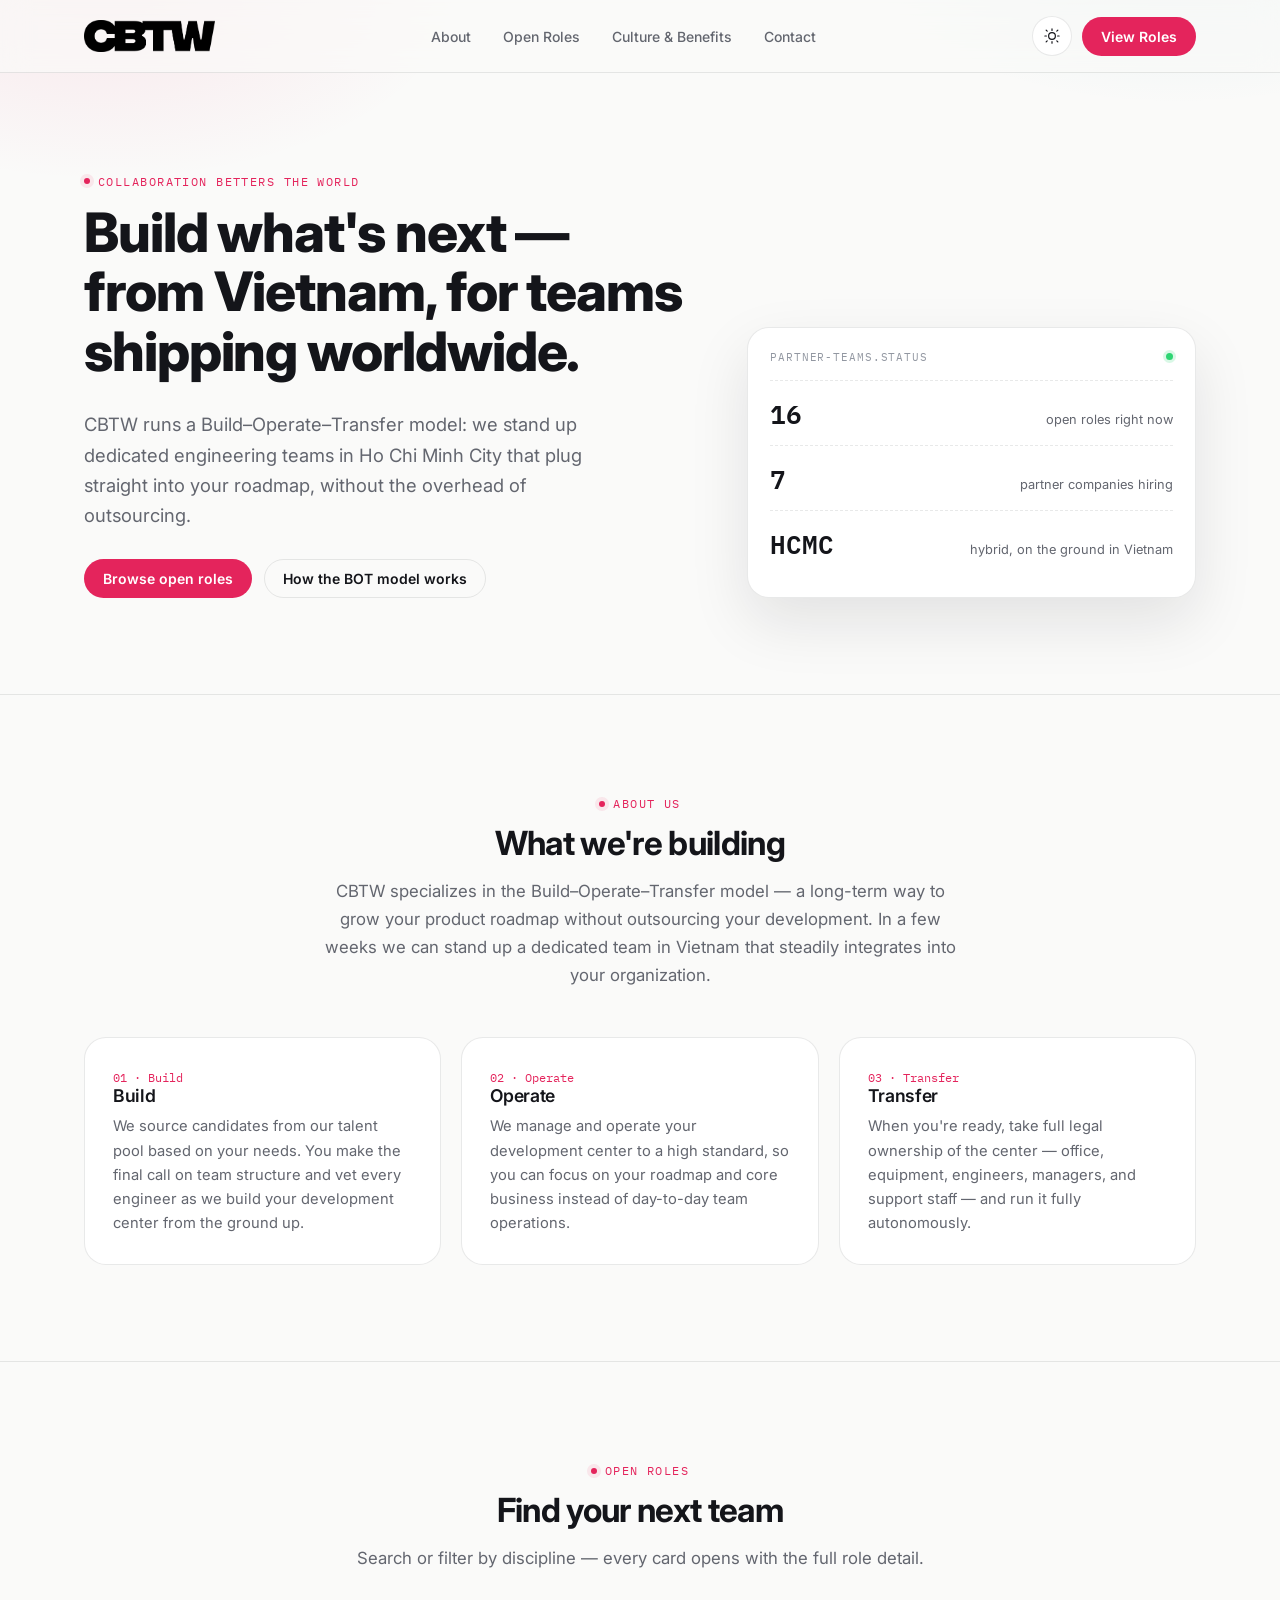
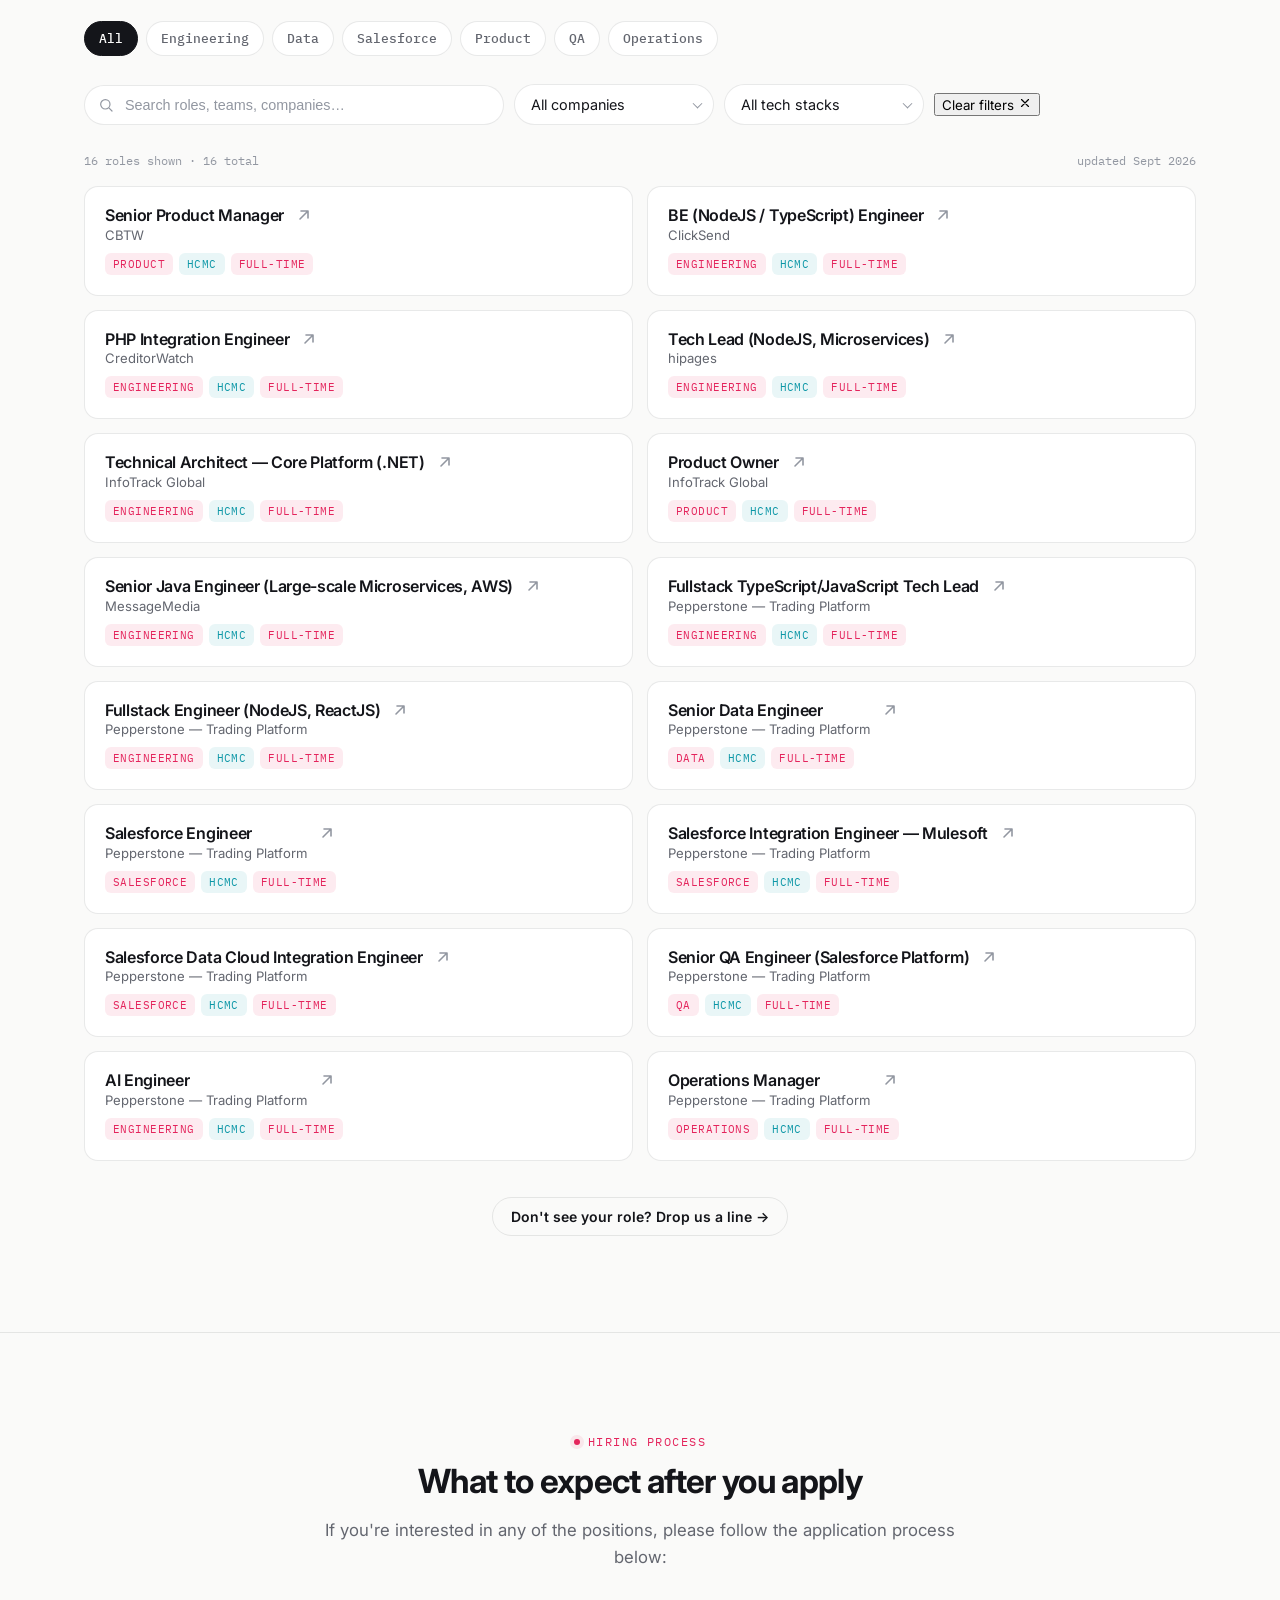
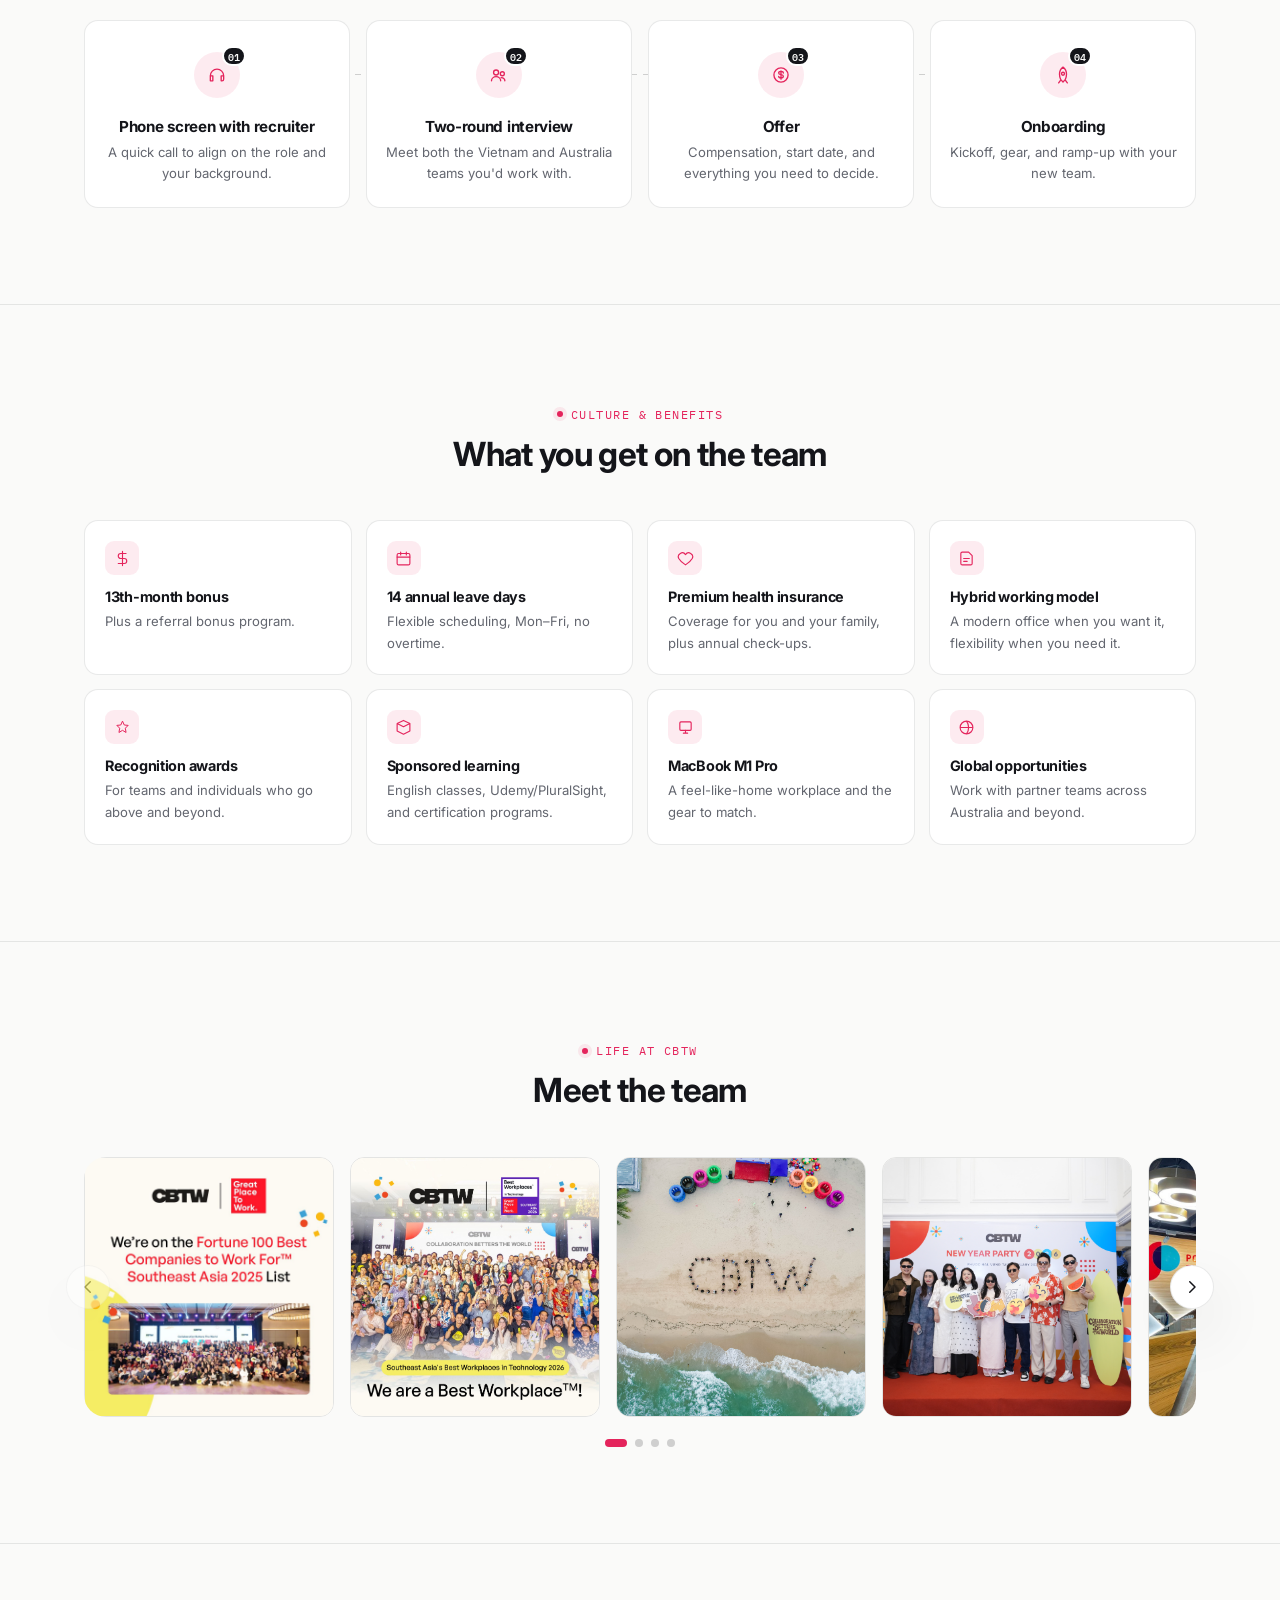
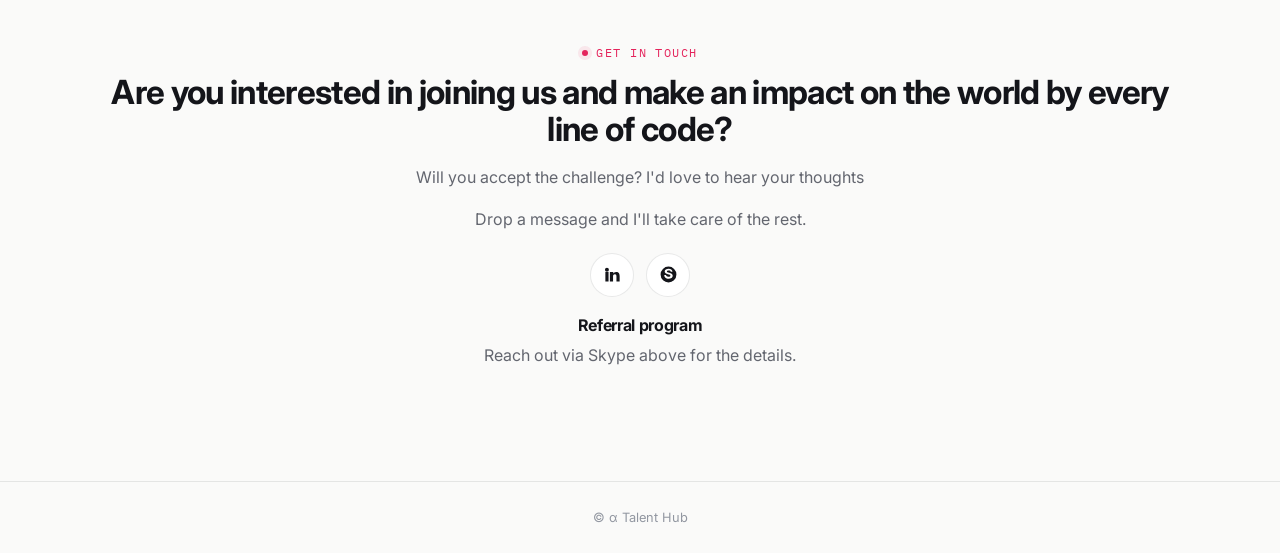
==== index.html @ 9a39ab53 "Add clear filters button to index.html Added a button to clear filters, hidden by default." ====
<!DOCTYPE html>
<html lang="en">
<head>
  <meta charset="UTF-8">
  <meta name="viewport" content="width=device-width, initial-scale=1.0">
  <title>CBTW Careers — Build what's next</title>
  <meta name="robots" content="noindex">
  <meta property="og:image" content="images/thumbnail.png" />
  <link rel="icon" href="images/cbtw-logo-white.png">
  <link rel="stylesheet" href="style.css">
  <!-- Set the theme before first paint to avoid a flash of the wrong theme -->
  <script>
    (function(){
      var m = window.matchMedia('(prefers-color-scheme: dark)').matches;
      document.documentElement.setAttribute('data-theme', m ? 'dark' : 'light');
    })();
  </script>
</head>
<body>

  <header>
    <div class="wrap">
      <a class="logo" href="#">
        <img src="images/cbtw-logo-white.png" alt="CBTW logo">
      </a>
      <nav class="primary-nav">
        <ul>
          <li><a href="#about">About</a></li>
          <li><a href="#jobs">Open Roles</a></li>
          <li><a href="#culture">Culture &amp; Benefits</a></li>
          <li><a href="#contact">Contact</a></li>
        </ul>
      </nav>
      <div class="header-actions">
        <button class="theme-toggle" id="themeToggle" aria-label="Toggle dark mode">
          <svg class="icon-moon" viewBox="0 0 24 24" fill="none"><path d="M21 12.8A9 9 0 1111.2 3 7 7 0 0021 12.8z" stroke="currentColor" stroke-width="1.6" stroke-linecap="round" stroke-linejoin="round"/></svg>
          <svg class="icon-sun" viewBox="0 0 24 24" fill="none"><circle cx="12" cy="12" r="4.5" stroke="currentColor" stroke-width="1.6"/><path d="M12 2.5v2M12 19.5v2M4.2 4.2l1.4 1.4M18.4 18.4l1.4 1.4M2.5 12h2M19.5 12h2M4.2 19.8l1.4-1.4M18.4 5.6l1.4-1.4" stroke="currentColor" stroke-width="1.6" stroke-linecap="round"/></svg>
        </button>
        <a href="#jobs" class="btn btn-primary">View Roles</a>
      </div>
    </div>
  </header>

  <!-- HERO -->
  <section id="hero">
    <div class="wrap hero-grid">
      <div class="hero-copy">
        <span class="eyebrow">Collaboration Betters The World</span>
        <h1>Build what's next — from Vietnam, for teams shipping worldwide.</h1>
        <p class="lede">CBTW runs a Build–Operate–Transfer model: we stand up dedicated engineering teams in Ho Chi Minh City that plug straight into your roadmap, without the overhead of outsourcing.</p>
        <div class="hero-actions">
          <a href="#jobs" class="btn btn-primary">Browse open roles</a>
          <a href="#about" class="btn btn-ghost">How the BOT model works</a>
        </div>
      </div>
      <div class="status-panel">
        <div class="status-head">
          <span>partner-teams.status</span>
          <span class="status-dot"></span>
        </div>
        <div class="status-row">
          <span class="num" id="statRoles">14</span>
          <span class="label">open roles right now</span>
        </div>
        <div class="status-row">
          <span class="num" id="statCompanies">5</span>
          <span class="label">partner companies hiring</span>
        </div>
        <div class="status-row">
          <span class="num">HCMC</span>
          <span class="label">hybrid, on the ground in Vietnam</span>
        </div>
      </div>
    </div>
  </section>

  <!-- ABOUT / BOT MODEL -->
  <section id="about" class="section">
    <div class="wrap">
      <div class="section-head">
        <span class="eyebrow">About us</span>
        <h2>What we're building</h2>
        <p>CBTW specializes in the Build–Operate–Transfer model — a long-term way to grow your product roadmap without outsourcing your development. In a few weeks we can stand up a dedicated team in Vietnam that steadily integrates into your organization.</p>
      </div>
      <div class="model-grid">
        <div class="model-card">
          <span class="step">01 · Build</span>
          <h3>Build</h3>
          <p>We source candidates from our talent pool based on your needs. You make the final call on team structure and vet every engineer as we build your development center from the ground up.</p>
        </div>
        <div class="model-card">
          <span class="step">02 · Operate</span>
          <h3>Operate</h3>
          <p>We manage and operate your development center to a high standard, so you can focus on your roadmap and core business instead of day-to-day team operations.</p>
        </div>
        <div class="model-card">
          <span class="step">03 · Transfer</span>
          <h3>Transfer</h3>
          <p>When you're ready, take full legal ownership of the center — office, equipment, engineers, managers, and support staff — and run it fully autonomously.</p>
        </div>
      </div>
    </div>
  </section>

  <!-- JOBS -->
  <section id="jobs" class="section">
    <div class="wrap">
      <div class="section-head">
        <span class="eyebrow">Open roles</span>
        <h2>Find your next team</h2>
        <p>Search or filter by discipline — every card opens with the full role detail.</p>
      </div>

      <div class="jobs-toolbar">
        <div class="filter-chips">
          <button class="chip active" data-dept="All">All</button>
          <button class="chip" data-dept="Engineering">Engineering</button>
          <button class="chip" data-dept="Data">Data</button>
          <button class="chip" data-dept="Salesforce">Salesforce</button>
          <button class="chip" data-dept="Product">Product</button>
          <button class="chip" data-dept="QA">QA</button>
          <button class="chip" data-dept="Operations">Operations</button>
        </div>

        <div class="filter-secondary">
          <div class="search-box">
            <svg viewBox="0 0 24 24" fill="none"><circle cx="11" cy="11" r="7" stroke="currentColor" stroke-width="1.8"/><path d="M21 21l-4.3-4.3" stroke="currentColor" stroke-width="1.8" stroke-linecap="round"/></svg>
            <input type="text" id="jobSearch" placeholder="Search roles, teams, companies…" autocomplete="off">
          </div>
          <div class="select-wrap">
            <select id="companyFilter" class="filter-select" aria-label="Filter by company">
              <option value="All">All companies</option>
            </select>
          </div>
          <div class="select-wrap">
            <select id="techFilter" class="filter-select" aria-label="Filter by tech stack">
              <option value="All">All tech stacks</option>
            </select>
          </div>
          <!-- Clear Filters Button (Hidden by default via a utility class or CSS) -->
          <button type="button" id="clearFiltersBtn" class="clear-filters-btn hidden">
            Clear filters
            <svg width="14" height="14" viewBox="0 0 24 24" fill="none"><path d="M18 6L6 18M6 6l12 12" stroke="currentColor" stroke-width="2" stroke-linecap="round" stroke-linejoin="round"/></svg>
          </button>
        </div>
      </div>

      <div class="jobs-meta-row">
        <span id="jobsCount"></span>
        <span>updated Sept 2026</span>
      </div>

      <div class="jobs-grid" id="jobsGrid"></div>

      <div class="text-center mt-36">
        <button class="btn btn-ghost" id="quickApplyBtn">Don't see your role? Drop us a line →</button>
      </div>
    </div>
  </section>

  <!-- HIRING PROCESS -->
  <section class="section">
    <div class="wrap">
      <div class="section-head">
        <span class="eyebrow">Hiring process</span>
        <h2>What to expect after you apply</h2>
        <p>If you're interested in any of the positions, please follow the application process below:</p>
      </div>
      <div class="process-rail" id="processRail"></div>
    </div>
  </section>

  <!-- CULTURE & BENEFITS -->
  <section id="culture" class="section">
    <div class="wrap">
      <div class="section-head">
        <span class="eyebrow">Culture &amp; benefits</span>
        <h2>What you get on the team</h2>
      </div>
      <div class="perks-grid" id="perksGrid"></div>
    </div>
  </section>

  <!-- TEAM GALLERY / CAROUSEL -->
  <section class="section">
    <div class="wrap">
      <div class="section-head">
        <span class="eyebrow">Life at CBTW</span>
        <h2>Meet the team</h2>
      </div>

      <div class="carousel" id="teamCarousel" aria-roledescription="carousel" aria-label="Team photos">
        <div class="carousel-viewport" id="carouselViewport">
          <div class="carousel-track" id="carouselTrack">
            <div class="carousel-slide"><img src="images/ptc13.jfif" alt="Team event photo 13" draggable="false"></div>
            <div class="carousel-slide"><img src="images/ptc15.jfif" alt="Team event photo 15" draggable="false"></div>
            <div class="carousel-slide"><img src="images/ptc14.jpg" alt="Team event photo 14" draggable="false"></div> 
            <div class="carousel-slide"><img src="images/ptc16.jpg" alt="Team event photo 16" draggable="false"></div> 
            <div class="carousel-slide"><img src="images/ptc1.jpg" alt="Team event photo 1" draggable="false"></div>
            <div class="carousel-slide"><img src="images/ptc2.jpg" alt="Team event photo 2" draggable="false"></div>
            <div class="carousel-slide"><img src="images/ptc3.jpg" alt="Team event photo 3" draggable="false"></div>
            <div class="carousel-slide"><img src="images/ptc4.jpg" alt="Team event photo 4" draggable="false"></div>
            <div class="carousel-slide"><img src="images/ptc5.jpg" alt="Team event photo 5" draggable="false"></div>
            <div class="carousel-slide"><img src="images/ptc6.jpg" alt="Team event photo 6" draggable="false"></div>
            <div class="carousel-slide"><img src="images/ptc7.jpg" alt="Team event photo 7" draggable="false"></div>
            <div class="carousel-slide"><img src="images/ptc8.jpg" alt="Team event photo 8" draggable="false"></div>
            <div class="carousel-slide"><img src="images/ptc9.jpg" alt="Team event photo 9" draggable="false"></div>
            <div class="carousel-slide"><img src="images/ptc10.jpg" alt="Team event photo 10" draggable="false"></div>
            <div class="carousel-slide"><img src="images/ptc11.jfif" alt="Team event photo 11" draggable="false"></div>
            <div class="carousel-slide"><img src="images/ptc12.png" alt="Team event photo 12" draggable="false"></div>
          </div>
        </div>

        <button class="carousel-arrow carousel-prev" id="carouselPrev" aria-label="Previous photos">
          <svg viewBox="0 0 24 24" fill="none"><path d="M15 5l-7 7 7 7" stroke="currentColor" stroke-width="2" stroke-linecap="round" stroke-linejoin="round"/></svg>
        </button>
        <button class="carousel-arrow carousel-next" id="carouselNext" aria-label="Next photos">
          <svg viewBox="0 0 24 24" fill="none"><path d="M9 5l7 7-7 7" stroke="currentColor" stroke-width="2" stroke-linecap="round" stroke-linejoin="round"/></svg>
        </button>
      </div>

      <div class="carousel-dots" id="carouselDots" role="tablist" aria-label="Choose photo page"></div>
    </div>
  </section>

  <!-- CONTACT -->
  <section id="contact" class="section">
    <div class="wrap text-center">
      <span class="eyebrow eyebrow--center">Get in touch</span>
      <h2>Are you interested in joining us and make an impact on the world by every line of code?</h2>
      <p>Will you accept the challenge? I'd love to hear your thoughts</p>
      <p>Drop a message and I'll take care of the rest.</p>
      <div class="contact-links">
        <a class="icon-link" href="https://www.linkedin.com/in/khanhpnd" target="_blank" rel="noopener" aria-label="LinkedIn">
          <svg viewBox="0 0 24 24" fill="currentColor"><path d="M4.98 3.5a2.5 2.5 0 11-.02 5 2.5 2.5 0 01.02-5zM3 8.98h4v12H3v-12zM9.5 8.98H13v1.64h.05c.5-.9 1.7-1.85 3.5-1.85 3.74 0 4.45 2.4 4.45 5.5v6.7h-4v-5.94c0-1.42-.03-3.25-2-3.25-2 0-2.3 1.55-2.3 3.15v6.04h-4v-12z"/></svg>
        </a>
        <a class="icon-link" href="https://join.skype.com/invite/iM2bQCkTJ3N8" target="_blank" rel="noopener" aria-label="Skype">
          <svg viewBox="0 0 24 24" fill="currentColor"><path d="M12 2a10 10 0 100 20 10 10 0 000-20zm3.7 14.4c-1 .7-2.3 1-3.6 1-1.8 0-3.3-.6-4.3-1.7-.8-.9-1.2-2-1.1-3.1h2.2c0 .5.2 1 .5 1.4.5.6 1.4.9 2.6.9.7 0 1.3-.1 1.8-.4.4-.2.6-.6.6-1 0-.5-.3-.8-.8-1.1-.5-.2-1.3-.4-2.4-.7-1.2-.3-2.1-.7-2.8-1.2-.8-.6-1.2-1.4-1.2-2.4 0-1 .5-1.9 1.4-2.5 1-.7 2.2-1 3.5-1 1.5 0 2.8.4 3.7 1.3.8.7 1.2 1.7 1.2 2.7h-2.2c0-.5-.2-.9-.6-1.2-.4-.4-1.1-.6-2-.6-.7 0-1.2.1-1.6.4-.4.2-.6.5-.6.9 0 .4.2.7.7 1 .4.2 1.2.4 2.3.7 1.3.3 2.3.7 3 1.2.9.6 1.3 1.5 1.3 2.6 0 1.1-.5 2-1.4 2.7z"/></svg>
        </a>
      </div>
      <h4>Referral program</h4>
      <p>Reach out via Skype above for the details.</p>
    </div>
  </section>

  <footer>
    <div class="wrap">&copy; α Talent Hub</div>
  </footer>

  <!-- JOB DRAWER -->
  <div class="drawer-overlay" id="drawerOverlay"></div>
  <aside class="drawer" id="jobDrawer" aria-label="Job details">
    <div class="drawer-head">
      <span class="eyebrow eyebrow--tight">Role detail</span>
      <button class="drawer-close" id="drawerCloseBtn" aria-label="Close">
        <svg viewBox="0 0 24 24" width="16" height="16" fill="none"><path d="M6 6l12 12M18 6L6 18" stroke="currentColor" stroke-width="1.8" stroke-linecap="round"/></svg>
      </button>
    </div>
    <div class="drawer-body" id="drawerBody"></div>
    <div class="drawer-footer" id="drawerFooter"></div>
  </aside>

  <!-- QUICK APPLY MODAL -->
  <div class="modal-overlay" id="quickApplyOverlay">
    <div class="modal">
      <h3>General application</h3>
      <p class="sub">Don't see the exact role? Drop us a line</p>
      <form id="quickApplyForm">
        <div class="field">
          <label for="qaName">Name</label>
          <input type="text" id="qaName" name="name" required>
        </div>
        <div class="field">
          <label for="qaEmail">Email</label>
          <input type="email" id="qaEmail" name="email" required>
        </div>
        <input type="hidden" id="qaRole" name="role" value="General Application">
        <div class="field">
          <label for="qaMessage">A little about you</label>
          <textarea id="qaMessage" name="message" placeholder="Role interest, experience, links…"></textarea>
        </div>
        <div class="modal-actions">
          <button type="button" class="btn btn-ghost" id="qaCloseBtn">Cancel</button>
          <button type="submit" class="btn btn-primary btn-block">Send application</button>
        </div>
      </form>
      <p class="qa-success" id="qaSuccessMsg" hidden>Thanks — your application was sent. We'll be in touch soon.</p>
    </div>
  </div>

  <button id="topBtn" aria-label="Back to top">
    <svg viewBox="0 0 24 24" fill="none"><path d="M12 19V5M5 12l7-7 7 7" stroke="currentColor" stroke-width="1.8" stroke-linecap="round" stroke-linejoin="round"/></svg>
  </button>

  <script type="module" src="js/main.js"></script>
</body>
</html>
---- style.css ----
/* ==========================================================================
   CBTW Careers — Design System
   Token layer (theme) + base + components
   ========================================================================== */

@import url("https://fonts.googleapis.com/css2?family=Inter:wght@400;500;600;700;800&family=IBM+Plex+Mono:wght@400;500;600&display=swap");

/* ---- Tokens -------------------------------------------------------------- */
:root{
  --font-sans: 'Inter', -apple-system, BlinkMacSystemFont, "Segoe UI", sans-serif;
  --font-mono: 'IBM Plex Mono', ui-monospace, SFMono-Regular, Menlo, monospace;

  --radius-sm: 8px;
  --radius-md: 14px;
  --radius-lg: 22px;
  --radius-pill: 999px;

  --ease: cubic-bezier(.16,1,.3,1);
  --container: 1160px;
}

[data-theme="dark"]{
  --bg: #0A0B0E;
  --bg-elevated: #101216;
  --surface: #15171C;
  --surface-hover: #1B1E24;
  --border: rgba(255,255,255,0.08);
  --border-strong: rgba(255,255,255,0.16);
  --text: #F5F5F6;
  --text-muted: #9297A1;
  --text-faint: #5D6169;
  --accent: #FF3B69;
  --accent-teal: #22C7D9;
  --accent-soft: rgba(255,59,105,0.14);
  --accent-teal-soft: rgba(34,199,217,0.13);
  --shadow: 0 24px 60px rgba(0,0,0,0.5);
  --overlay: rgba(6,7,9,0.7);
  --on-accent: #0A0B0E;
}

[data-theme="light"]{
  --bg: #FAFAF9;
  --bg-elevated: #FFFFFF;
  --surface: #FFFFFF;
  --surface-hover: #F3F3F2;
  --border: rgba(10,11,14,0.09);
  --border-strong: rgba(10,11,14,0.18);
  --text: #14151A;
  --text-muted: #63666F;
  --text-faint: #9297A1;
  --accent: #E4245C;
  --accent-teal: #0B96A6;
  --accent-soft: rgba(228,36,92,0.09);
  --accent-teal-soft: rgba(11,150,166,0.09);
  --shadow: 0 24px 60px rgba(20,21,26,0.10);
  --overlay: rgba(20,21,26,0.45);
  --on-accent: #FFFFFF;
}

/* ---- Reset / base --------------------------------------------------------- */
*, *::before, *::after{ box-sizing: border-box; }
html{ scroll-behavior: smooth; }
body{
  margin: 0;
  font-family: var(--font-sans);
  background: var(--bg);
  color: var(--text);
  transition: background-color .25s var(--ease), color .25s var(--ease);
  -webkit-font-smoothing: antialiased;
}
img{ max-width: 100%; display: block; }
a{ color: inherit; text-decoration: none; }
ul{ list-style: none; margin: 0; padding: 0; }
button{ font-family: inherit; }

::selection{ background: var(--accent); color: var(--on-accent); }

:focus-visible{
  outline: 2px solid var(--accent);
  outline-offset: 2px;
}

.wrap{
  max-width: var(--container);
  margin: 0 auto;
  padding: 0 24px;
}

.eyebrow{
  font-family: var(--font-mono);
  font-size: 12px;
  letter-spacing: .12em;
  text-transform: uppercase;
  color: var(--accent);
  display: inline-flex;
  align-items: center;
  gap: 8px;
  margin-bottom: 14px;
}
.eyebrow::before{
  content: "";
  width: 6px; height: 6px;
  border-radius: 50%;
  background: var(--accent);
  box-shadow: 0 0 0 4px var(--accent-soft);
}
.eyebrow--center{ justify-content: center; }
.eyebrow--tight{ margin-bottom: 0; }

/* ---- Small utilities -------------------------------------------------------- */
.text-center{ text-align: center; }
.mt-36{ margin-top: 36px; }

h1,h2,h3,h4{ margin: 0 0 .5em; letter-spacing: -0.02em; line-height: 1.1; }
h1{ font-size: clamp(2.1rem, 4.4vw, 3.4rem); font-weight: 800; }
h2{ font-size: clamp(1.5rem, 2.6vw, 2.1rem); font-weight: 700; }
h3{ font-size: 1.1rem; font-weight: 600; }
p{ line-height: 1.65; color: var(--text-muted); margin: 0 0 1em; }

.section{ padding: 96px 0; border-top: 1px solid var(--border); }
.section-head{ max-width: 640px; margin: 0 auto 48px; text-align: center; }
.section-head h2{ color: var(--text); }
.section-head p{ font-size: 1.05rem; }

/* ---- Header ---------------------------------------------------------------- */
header{
  position: fixed;
  top: 0; left: 0; right: 0;
  z-index: 200;
  background: color-mix(in srgb, var(--bg) 72%, transparent);
  backdrop-filter: blur(14px);
  -webkit-backdrop-filter: blur(14px);
  border-bottom: 1px solid var(--border);
}
header .wrap{
  height: 72px;
  display: flex;
  align-items: center;
  justify-content: space-between;
  gap: 24px;
}
header .logo img{
  height: 32px;
  width: auto;
  transition: filter .25s var(--ease);
}
/* Your logo file is a solid white mark on a transparent background.
   In light mode we flip it to black so it stays visible; dark mode
   uses it as-is. */
[data-theme="light"] header .logo img{
  filter: invert(1);
}

nav.primary-nav ul{ display: flex; gap: 4px; }
nav.primary-nav a{
  font-size: .875rem;
  font-weight: 500;
  color: var(--text-muted);
  padding: 8px 14px;
  border-radius: var(--radius-pill);
  transition: color .2s var(--ease), background .2s var(--ease);
}
nav.primary-nav a:hover{ color: var(--text); background: var(--surface-hover); }

.header-actions{ display: flex; align-items: center; gap: 10px; }

.theme-toggle{
  width: 40px; height: 40px;
  border-radius: 50%;
  border: 1px solid var(--border);
  background: var(--surface);
  color: var(--text);
  display: flex; align-items: center; justify-content: center;
  cursor: pointer;
  transition: border-color .2s var(--ease), transform .15s var(--ease);
}
.theme-toggle:hover{ border-color: var(--border-strong); }
.theme-toggle:active{ transform: scale(.92); }
.theme-toggle svg{ width: 18px; height: 18px; }
.theme-toggle .icon-sun{ display: none; }
[data-theme="light"] .theme-toggle .icon-moon{ display: none; }
[data-theme="light"] .theme-toggle .icon-sun{ display: block; }

.btn{
  display: inline-flex; align-items: center; gap: 8px;
  font-size: .875rem; font-weight: 600;
  padding: 10px 18px;
  border-radius: var(--radius-pill);
  border: 1px solid transparent;
  cursor: pointer;
  transition: transform .15s var(--ease), background .2s var(--ease), border-color .2s var(--ease);
  white-space: nowrap;
}
.btn:active{ transform: scale(.96); }
.btn-primary{ background: var(--accent); color: var(--on-accent); }
.btn-primary:hover{ background: color-mix(in srgb, var(--accent) 88%, white 12%); }
.btn-ghost{ background: transparent; border-color: var(--border); color: var(--text); }
.btn-ghost:hover{ border-color: var(--border-strong); background: var(--surface-hover); }
.btn-block{ width: 100%; justify-content: center; }

/* ---- Hero ------------------------------------------------------------------ */
#hero{
  padding: 168px 0 96px;
  position: relative;
  overflow: hidden;
}
#hero::before{
  content: "";
  position: absolute; inset: -20% -10% auto -10%;
  height: 640px;
  background:
    radial-gradient(600px 320px at 15% 20%, var(--accent-soft), transparent 60%),
    radial-gradient(560px 300px at 85% 10%, var(--accent-teal-soft), transparent 60%);
  pointer-events: none;
}
.hero-grid{
  position: relative;
  display: grid;
  grid-template-columns: 1.15fr .85fr;
  gap: 56px;
  align-items: end;
}
.hero-copy h1{ color: var(--text); }
.hero-copy .lede{ font-size: 1.15rem; max-width: 46ch; }
.hero-actions{ display: flex; gap: 12px; margin-top: 28px; flex-wrap: wrap; }

.status-panel{
  background: var(--surface);
  border: 1px solid var(--border);
  border-radius: var(--radius-lg);
  padding: 22px;
  box-shadow: var(--shadow);
}
.status-panel .status-head{
  display: flex; align-items: center; justify-content: space-between;
  font-family: var(--font-mono); font-size: 11px; color: var(--text-faint);
  letter-spacing: .08em; text-transform: uppercase;
  margin-bottom: 16px;
}
.status-dot{ width: 7px; height: 7px; border-radius: 50%; background: #2ED573; box-shadow: 0 0 0 3px rgba(46,213,115,.18); }
.status-row{
  display: flex; align-items: baseline; justify-content: space-between;
  padding: 12px 0;
  border-top: 1px dashed var(--border);
}
.status-row:first-of-type{ border-top: none; padding-top: 0; }
.status-row .num{ font-family: var(--font-mono); font-size: 1.6rem; font-weight: 600; color: var(--text); }
.status-row .label{ font-size: .8rem; color: var(--text-muted); text-align: right; }

/* ---- About / BOT cards ------------------------------------------------------ */
.model-grid{ display: grid; grid-template-columns: repeat(3, 1fr); gap: 20px; margin-top: 40px; }
.model-card{
  background: var(--surface);
  border: 1px solid var(--border);
  border-radius: var(--radius-lg);
  padding: 28px;
  transition: border-color .2s var(--ease), transform .2s var(--ease);
}
.model-card:hover{ border-color: var(--border-strong); transform: translateY(-3px); }
.model-card .step{ font-family: var(--font-mono); font-size: 12px; color: var(--accent); margin-bottom: 10px; }
.model-card h3{ color: var(--text); }
.model-card p{ font-size: .92rem; margin-bottom: 0; }

/* ---- Jobs -------------------------------------------------------------------- */
.jobs-toolbar{
  display: flex; gap: 12px; flex-wrap: wrap;
  align-items: center; justify-content: space-between;
  margin-bottom: 28px;
}
.search-box{
  position: relative; flex: 1 1 280px; max-width: 420px;
}
.search-box svg{
  position: absolute; left: 14px; top: 50%; transform: translateY(-50%);
  width: 16px; height: 16px; color: var(--text-faint);
}
.search-box input{
  width: 100%;
  padding: 11px 14px 11px 40px;
  border-radius: var(--radius-pill);
  border: 1px solid var(--border);
  background: var(--surface);
  color: var(--text);
  font-size: .9rem;
  transition: border-color .2s var(--ease);
}
.search-box input:focus{ border-color: var(--accent); outline: none; }
.search-box input::placeholder{ color: var(--text-faint); }

.filter-chips{ display: flex; gap: 8px; flex-wrap: wrap; }
.chip{
  font-size: .8rem; font-weight: 500;
  padding: 8px 14px;
  border-radius: var(--radius-pill);
  border: 1px solid var(--border);
  background: var(--surface);
  color: var(--text-muted);
  cursor: pointer;
  transition: all .18s var(--ease);
  font-family: var(--font-mono);
}
.chip:hover{ border-color: var(--border-strong); color: var(--text); }
.chip.active{ background: var(--text); color: var(--bg); border-color: var(--text); }

.jobs-meta-row{
  display: flex; justify-content: space-between; align-items: center;
  font-family: var(--font-mono); font-size: 12px; color: var(--text-faint);
  margin-bottom: 18px;
}

.jobs-grid{
  display: grid;
  grid-template-columns: repeat(2, 1fr);
  gap: 14px;
}
.job-card{
  text-align: left;
  background: var(--surface);
  border: 1px solid var(--border);
  border-radius: var(--radius-md);
  padding: 20px;
  cursor: pointer;
  transition: border-color .2s var(--ease), transform .2s var(--ease), background .2s var(--ease);
  display: flex; flex-direction: column; gap: 10px;
}
.job-card:hover{ border-color: var(--accent); transform: translateY(-2px); background: var(--surface-hover); }
.job-card .job-top{ display: flex; justify-content: space-between; gap: 12px; align-items: flex-start; }
.job-card h3{ color: var(--text); margin: 0; font-size: 1rem; }
.job-card .company{ font-size: .82rem; color: var(--text-muted); margin-top: 2px; }
.job-card .arrow{ color: var(--text-faint); transition: transform .2s var(--ease), color .2s var(--ease); flex-shrink: 0; }
.job-card:hover .arrow{ transform: translateX(3px); color: var(--accent); }
.tag-row{ display: flex; gap: 6px; flex-wrap: wrap; }
.tag{
  font-family: var(--font-mono);
  font-size: 10.5px;
  letter-spacing: .04em;
  text-transform: uppercase;
  padding: 4px 8px;
  border-radius: 6px;
  background: var(--accent-soft);
  color: var(--accent);
}
.tag.tag-loc{ background: var(--accent-teal-soft); color: var(--accent-teal); }

.no-results{
  grid-column: 1 / -1;
  text-align: center;
  padding: 48px 20px;
  color: var(--text-muted);
  font-size: .95rem;
}

/* ---- Drawer ------------------------------------------------------------------ */
.drawer-overlay{
  position: fixed; inset: 0;
  background: var(--overlay);
  opacity: 0; pointer-events: none;
  transition: opacity .3s var(--ease);
  z-index: 300;
}
.drawer-overlay.open{ opacity: 1; pointer-events: auto; }

.drawer{
  position: fixed; top: 0; right: 0; bottom: 0;
  width: min(640px, 100%);
  background: var(--bg-elevated);
  border-left: 1px solid var(--border);
  z-index: 301;
  transform: translateX(100%);
  transition: transform .35s var(--ease);
  overflow-y: auto;
  display: flex; flex-direction: column;
  /* Slim, theme-adaptive scrollbar (Firefox). WebKit browsers use the
     ::-webkit-scrollbar-* rules below instead of this property. */
  scrollbar-width: thin;
  scrollbar-color: var(--border-strong) transparent;
}
.drawer.open{ transform: translateX(0); }

/* Same scrollbar, styled for Chrome/Safari/Edge. Reads the same theme
   variables as the Firefox rule above, so both auto-adapt to light/dark. */
.drawer::-webkit-scrollbar{
  width: 6px;
}
.drawer::-webkit-scrollbar-track{
  background: transparent;
}
.drawer::-webkit-scrollbar-thumb{
  background-color: var(--border-strong);
  border-radius: var(--radius-pill);
}
.drawer::-webkit-scrollbar-thumb:hover{
  background-color: var(--text-faint);
}
.drawer-head{
  position: sticky; top: 0;
  background: var(--bg-elevated);
  border-bottom: 1px solid var(--border);
  padding: 20px 24px;
  display: flex; justify-content: space-between; align-items: center;
}
.drawer-close{
  width: 34px; height: 34px; border-radius: 50%;
  border: 1px solid var(--border); background: var(--surface);
  color: var(--text); cursor: pointer;
  display: flex; align-items: center; justify-content: center;
}
.drawer-close:hover{ border-color: var(--border-strong); }
.drawer-body{ padding: 24px; flex: 1; }
.drawer-title-row{
  display: flex;
  align-items: flex-start;
  justify-content: space-between;
  gap: 12px;
}
.drawer-body h2{ color: var(--text); font-size: 1.4rem; margin-bottom: 6px; }
.drawer-company{ color: var(--text-muted); font-size: .9rem; margin-bottom: 18px; }

.copy-link-btn{
  position: relative;
  flex-shrink: 0;
  width: 32px; height: 32px;
  margin-top: 2px;
  border-radius: 50%;
  border: none;
  background: transparent;
  color: var(--text-faint);
  display: flex; align-items: center; justify-content: center;
  cursor: pointer;
  transition: background-color .2s var(--ease), color .2s var(--ease);
}
.copy-link-btn:hover{ background: var(--surface-hover); color: var(--text); }
.copy-link-btn:active{ background: var(--border); }
.copy-link-btn .copy-icon-link,
.copy-link-btn .copy-icon-check{ display: flex; align-items: center; justify-content: center; }
.copy-link-btn .copy-icon-link svg,
.copy-link-btn .copy-icon-check svg{ width: 17px; height: 17px; display: block; }
.copy-link-btn .copy-icon-check{ display: none; color: #2ED573; }
.copy-link-btn.copied .copy-icon-link{ display: none; }
.copy-link-btn.copied .copy-icon-check{ display: flex; }
.copy-link-btn.copied{ background: var(--accent-teal-soft); color: #2ED573; }

.copy-tooltip{
  position: absolute;
  bottom: calc(100% + 8px);
  left: 50%;
  transform: translateX(-50%) translateY(4px);
  background: var(--text);
  color: var(--bg);
  font-size: 11px;
  font-weight: 600;
  padding: 4px 9px;
  border-radius: 6px;
  white-space: nowrap;
  opacity: 0;
  pointer-events: none;
  transition: opacity .2s var(--ease), transform .2s var(--ease);
}
.copy-link-btn.copied .copy-tooltip{
  opacity: 1;
  transform: translateX(-50%) translateY(0);
}
.drawer-body .tag-row{ margin-bottom: 22px; }
.drawer-section{ margin-bottom: 22px; }
.drawer-section h4{
  font-family: var(--font-mono); font-size: 11px; letter-spacing: .08em;
  text-transform: uppercase; color: var(--text-faint); margin-bottom: 10px;
}
.drawer-section p{ font-size: .92rem; color: var(--text); margin-bottom: 0; max-width: 62ch; }
.drawer-section ul{ display: flex; flex-direction: column; gap: 8px; }
.drawer-section li{
  font-size: .88rem; color: var(--text-muted);
  padding-left: 18px; position: relative;
}
.drawer-section li::before{
  content: "→"; position: absolute; left: 0; color: var(--accent);
  font-family: var(--font-mono);
}
.drawer-footer{
  position: sticky; bottom: 0;
  padding: 18px 24px;
  background: var(--bg-elevated);
  border-top: 1px solid var(--border);
  display: flex; gap: 12px; justify-content: center;
}
.drawer-footer .btn{ padding: 12px 28px; }

/* ---- Hiring process ----------------------------------------------------------- */
.process-rail{
  position: relative;
  display: grid; grid-template-columns: repeat(4, 1fr); gap: 16px;
}
.process-rail::before{
  content: "";
  position: absolute;
  top: 54px;
  left: 12.5%;
  right: 12.5%;
  height: 1px;
  background: repeating-linear-gradient(to right, var(--border-strong) 0 6px, transparent 6px 12px);
  z-index: 0;
}
.process-step{
  position: relative;
  z-index: 1;
  border: 1px solid var(--border);
  border-radius: var(--radius-md);
  padding: 26px 18px 22px;
  background: var(--surface);
  text-align: center;
  transition: border-color .2s var(--ease), transform .2s var(--ease);
}
.process-step:hover{ transform: translateY(-3px); border-color: var(--border-strong); }

.process-icon-mask{
  width: 56px; height: 56px;
  margin: 0 auto 16px;
  border-radius: 50%;
  background: var(--surface);
  display: flex; align-items: center; justify-content: center;
}
.process-icon{
  position: relative;
  width: 46px; height: 46px;
  border-radius: 50%;
  background: var(--accent-soft);
  color: var(--accent);
  display: flex; align-items: center; justify-content: center;
  transition: background .2s var(--ease), color .2s var(--ease);
}
.process-step:hover .process-icon{ background: var(--accent); color: var(--on-accent); }
.process-icon svg{ width: 20px; height: 20px; }
.process-num{
  position: absolute;
  top: -6px; right: -6px;
  min-width: 20px; height: 20px;
  padding: 0 4px;
  border-radius: 999px;
  background: var(--text);
  color: var(--bg);
  font-family: var(--font-mono);
  font-size: 10px;
  font-weight: 600;
  display: flex; align-items: center; justify-content: center;
  border: 2px solid var(--surface);
}
.process-step h4{ color: var(--text); font-size: .95rem; margin: 0 0 6px; }
.process-step p{ font-size: .82rem; margin: 0; color: var(--text-muted); }

/* ---- Culture grid --------------------------------------------------------------- */
.perks-grid{
  display: grid;
  grid-template-columns: repeat(4, 1fr);
  gap: 14px;
}
.perk-card{
  border: 1px solid var(--border);
  border-radius: var(--radius-md);
  background: var(--surface);
  padding: 20px;
  transition: border-color .2s var(--ease), transform .2s var(--ease);
}
.perk-card:hover{ transform: translateY(-2px); border-color: var(--border-strong); }
.perk-card .icon{
  width: 34px; height: 34px; border-radius: 9px;
  background: var(--accent-soft); color: var(--accent);
  display: flex; align-items: center; justify-content: center;
  margin-bottom: 14px;
}
.perk-card .icon svg{ width: 17px; height: 17px; }
.perk-card h4{ color: var(--text); font-size: .9rem; margin-bottom: 6px; }
.perk-card p{ font-size: .82rem; margin: 0; }

/* ---- Team carousel --------------------------------------------------------------- */
.carousel{
  --per-view: 1;
  --gap: 16px;
  position: relative;
}
@media (min-width: 640px){ .carousel{ --per-view: 2; } }
@media (min-width: 1024px){ .carousel{ --per-view: 4; } }

.carousel-viewport{
  overflow: hidden;
  border-radius: var(--radius-lg);
  cursor: grab;
  touch-action: pan-y;
}
.carousel-viewport:active{ cursor: grabbing; }

.carousel-track{
  display: flex;
  will-change: transform;
  transition: transform .5s var(--ease);
}
.carousel-track.no-transition{ transition: none; }

.carousel-slide{
  flex: 0 0 auto;
  box-sizing: border-box;
  padding-right: var(--gap);
}
.carousel-slide img{
  width: 100%; height: 260px;
  object-fit: cover;
  border-radius: var(--radius-md);
  border: 1px solid var(--border);
  display: block;
  user-select: none;
  -webkit-user-drag: none;
  pointer-events: none;
}

.carousel-arrow{
  position: absolute;
  top: 50%;
  transform: translateY(-50%);
  width: 44px; height: 44px;
  border-radius: 50%;
  border: 1px solid var(--border);
  background: var(--surface);
  color: var(--text);
  display: flex; align-items: center; justify-content: center;
  cursor: pointer;
  box-shadow: var(--shadow);
  transition: border-color .2s var(--ease), transform .15s var(--ease), opacity .2s var(--ease);
  z-index: 2;
}
.carousel-arrow svg{ width: 18px; height: 18px; }
.carousel-arrow:hover{ border-color: var(--accent); color: var(--accent); }
.carousel-arrow:active{ transform: translateY(-50%) scale(.92); }
.carousel-arrow.carousel-prev{ left: -18px; }
.carousel-arrow.carousel-next{ right: -18px; }
.carousel-arrow:disabled{ opacity: .35; cursor: default; }
.carousel-arrow:disabled:hover{ border-color: var(--border); color: var(--text); }

.carousel-dots{
  display: flex; justify-content: center; gap: 8px;
  margin-top: 22px;
}
.carousel-dots button{
  width: 8px; height: 8px;
  padding: 0;
  border-radius: 999px;
  border: none;
  background: var(--border-strong);
  cursor: pointer;
  transition: width .25s var(--ease), background .25s var(--ease);
}
.carousel-dots button.active{
  width: 22px;
  background: var(--accent);
}

@media (max-width: 640px){
  .carousel-arrow{ display: none; } /* swipe carries mobile; arrows would sit off-canvas */
}


/* ---- Contact -------------------------------------------------------------------- */
.contact-links{ display: flex; gap: 12px; justify-content: center; margin: 20px 0; }
.icon-link{
  width: 44px; height: 44px; border-radius: 50%;
  border: 1px solid var(--border); background: var(--surface);
  display: flex; align-items: center; justify-content: center;
  transition: all .2s var(--ease);
}
.icon-link:hover{ border-color: var(--accent); color: var(--accent); transform: translateY(-3px); }
.icon-link svg{ width: 19px; height: 19px; }

footer{
  padding: 28px 0;
  text-align: center;
  font-size: .8rem;
  color: var(--text-faint);
  border-top: 1px solid var(--border);
}

/* ---- Quick apply modal -------------------------------------------------------- */
.modal-overlay{
  position: fixed; inset: 0; background: var(--overlay);
  display: flex; align-items: center; justify-content: center;
  opacity: 0; pointer-events: none; transition: opacity .25s var(--ease);
  z-index: 400; padding: 20px;
}
.modal-overlay.open{ opacity: 1; pointer-events: auto; }
.modal{
  background: var(--bg-elevated);
  border: 1px solid var(--border);
  border-radius: var(--radius-lg);
  width: min(460px, 100%);
  padding: 28px;
  transform: scale(.96); transition: transform .25s var(--ease);
  box-shadow: var(--shadow);
}
.modal-overlay.open .modal{ transform: scale(1); }
.modal h3{ color: var(--text); margin-bottom: 4px; }
.modal .sub{ font-size: .85rem; margin-bottom: 20px; }
.field{ margin-bottom: 14px; }
.field label{
  display: block; font-size: .78rem; color: var(--text-muted);
  margin-bottom: 6px; font-family: var(--font-mono);
}
.field input, .field textarea{
  width: 100%; padding: 10px 12px;
  border-radius: var(--radius-sm);
  border: 1px solid var(--border);
  background: var(--surface);
  color: var(--text);
  font-family: var(--font-sans);
  font-size: .9rem;
}
.field input:focus, .field textarea:focus{ outline: none; border-color: var(--accent); }
.field textarea{ resize: vertical; min-height: 80px; }
.modal-actions{ display: flex; gap: 10px; margin-top: 6px; }
.qa-success{ color: var(--text); font-size: .92rem; margin: 0; }

/* ---- Back to top --------------------------------------------------------------- */
#topBtn{
  position: fixed; bottom: 24px; right: 24px;
  width: 46px; height: 46px; border-radius: 50%;
  background: var(--surface); color: var(--text);
  border: 1px solid var(--border);
  display: flex; align-items: center; justify-content: center;
  cursor: pointer; box-shadow: var(--shadow);
  opacity: 0; visibility: hidden; transform: translateY(10px);
  transition: all .25s var(--ease);
  z-index: 150;
}
#topBtn.show{ opacity: 1; visibility: visible; transform: translateY(0); }
#topBtn:hover{ border-color: var(--accent); color: var(--accent); }
#topBtn svg{ width: 18px; height: 18px; }

/* ---- Reduced motion -------------------------------------------------------------- */
@media (prefers-reduced-motion: reduce){
  *{ transition-duration: 0.001ms !important; animation-duration: 0.001ms !important; }
}

/* ---- Responsive ------------------------------------------------------------------- */
@media (max-width: 860px){
  .hero-grid{ grid-template-columns: 1fr; }
  .model-grid{ grid-template-columns: 1fr; }
  .jobs-grid{ grid-template-columns: 1fr; }
  .process-rail{ grid-template-columns: repeat(2, 1fr); }
  .process-rail::before{ display: none; }
  .process-step{ margin-top: 0; }
  .perks-grid{ grid-template-columns: repeat(2, 1fr); }
  nav.primary-nav{ display: none; }
  .section{ padding: 64px 0; }
}
/* ==========================================================================
   HYBRID FILTER SYSTEM — style.css changes
   ========================================================================== */

.jobs-toolbar{
  display: flex; flex-direction: column; gap: 14px;
  align-items: stretch; justify-content: flex-start; flex-wrap: nowrap;
  margin-bottom: 28px;
}

.filter-secondary{
  display: flex; gap: 10px; flex-wrap: wrap;
  align-items: center;
  margin-top: 14px;
}

.select-wrap{ position: relative; }
.filter-select{
  appearance: none;
  -webkit-appearance: none;
  -moz-appearance: none;
  font-family: var(--inherit);
  font-size: .9rem;
  max-width: 200px;
  overflow: hidden;
  text-overflow: ellipsis;
  white-space: nowrap;
  padding: 11px 36px 11px 16px;
  border-radius: var(--radius-pill);
  border: 1px solid var(--border);
  background: var(--surface);
  color: var(--text);
  cursor: pointer;
  transition: border-color .18s var(--ease), color .18s var(--ease);
}
.filter-select:hover{ border-color: var(--border-strong); color: var(--text); }
.filter-select:focus{ outline: none; border-color: var(--accent); }
.filter-select.active{ color: var(--text); border-color: var(--text); }
.select-wrap::after{
  content: "";
  position: absolute; right: 13px; top: 50%;
  width: 7px; height: 7px;
  border-right: 1.5px solid var(--text-faint);
  border-bottom: 1.5px solid var(--text-faint);
  transform: translateY(-70%) rotate(45deg);
  pointer-events: none;
}
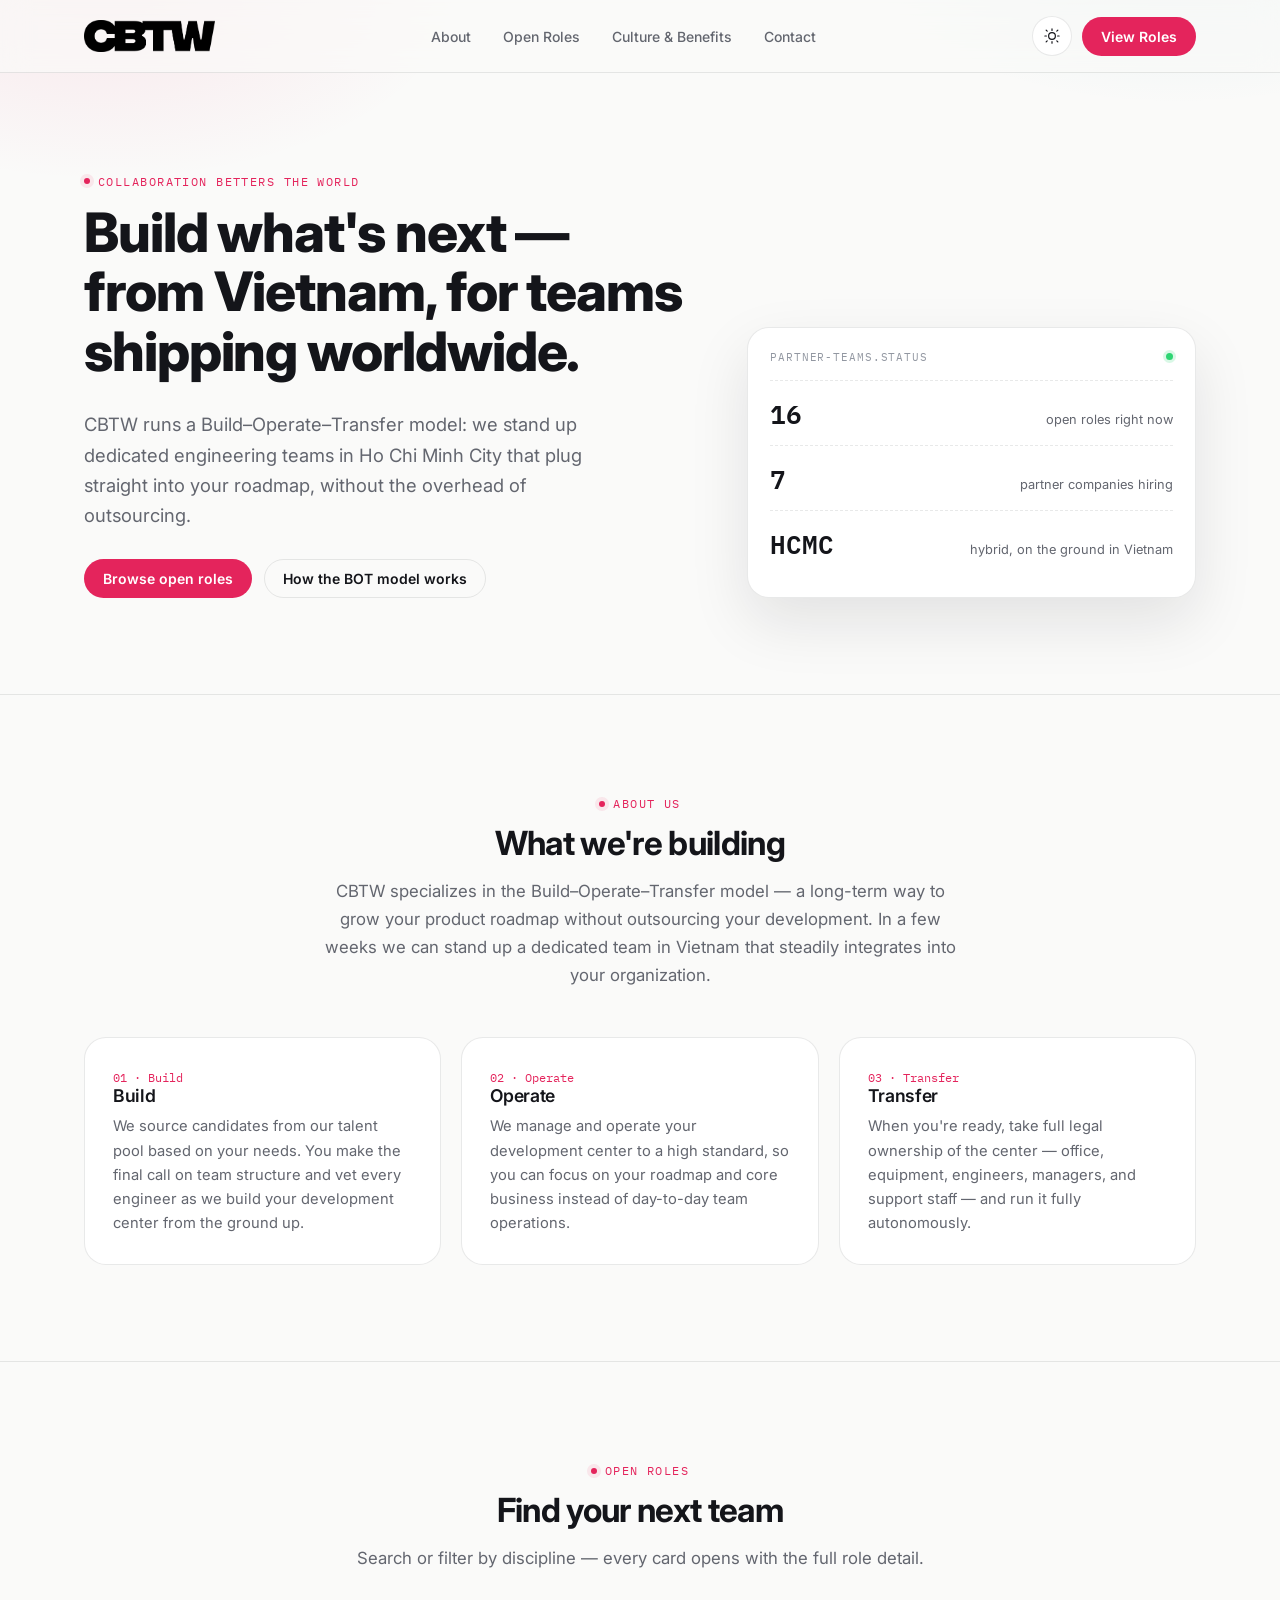
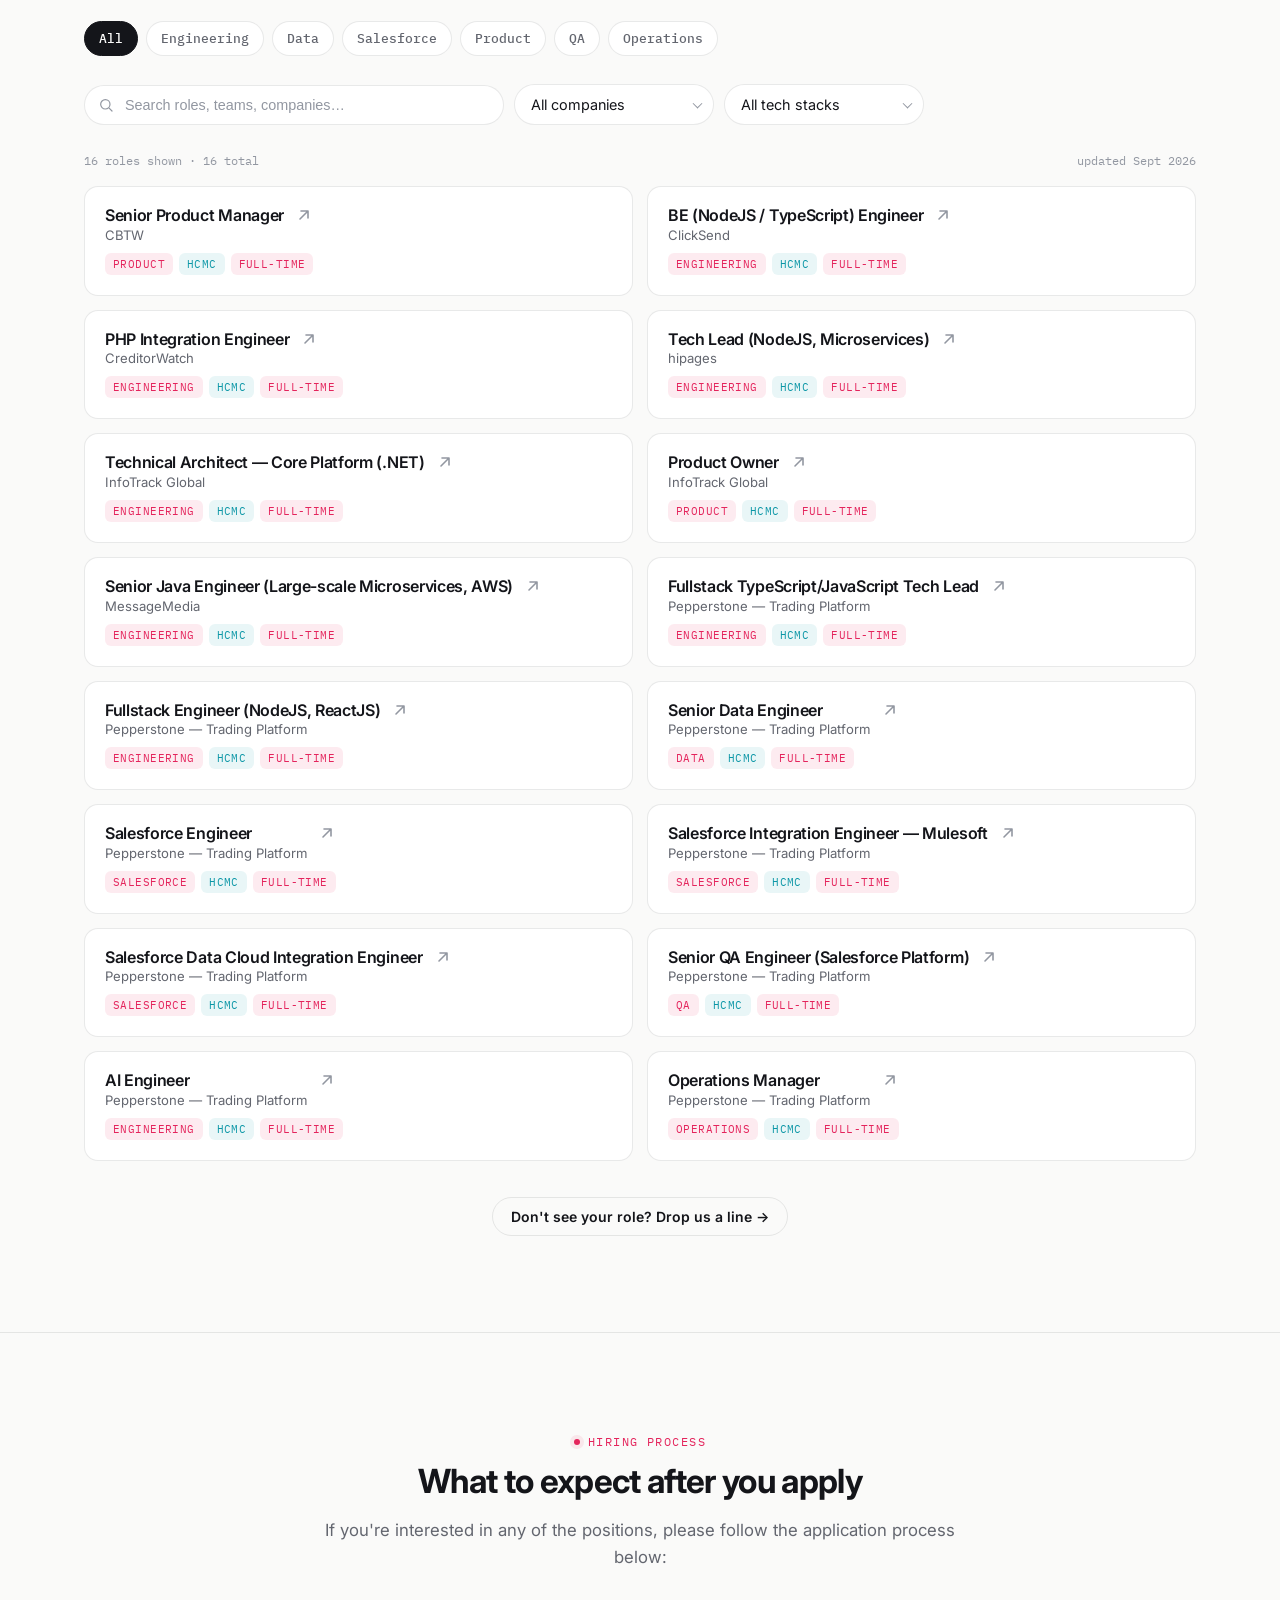
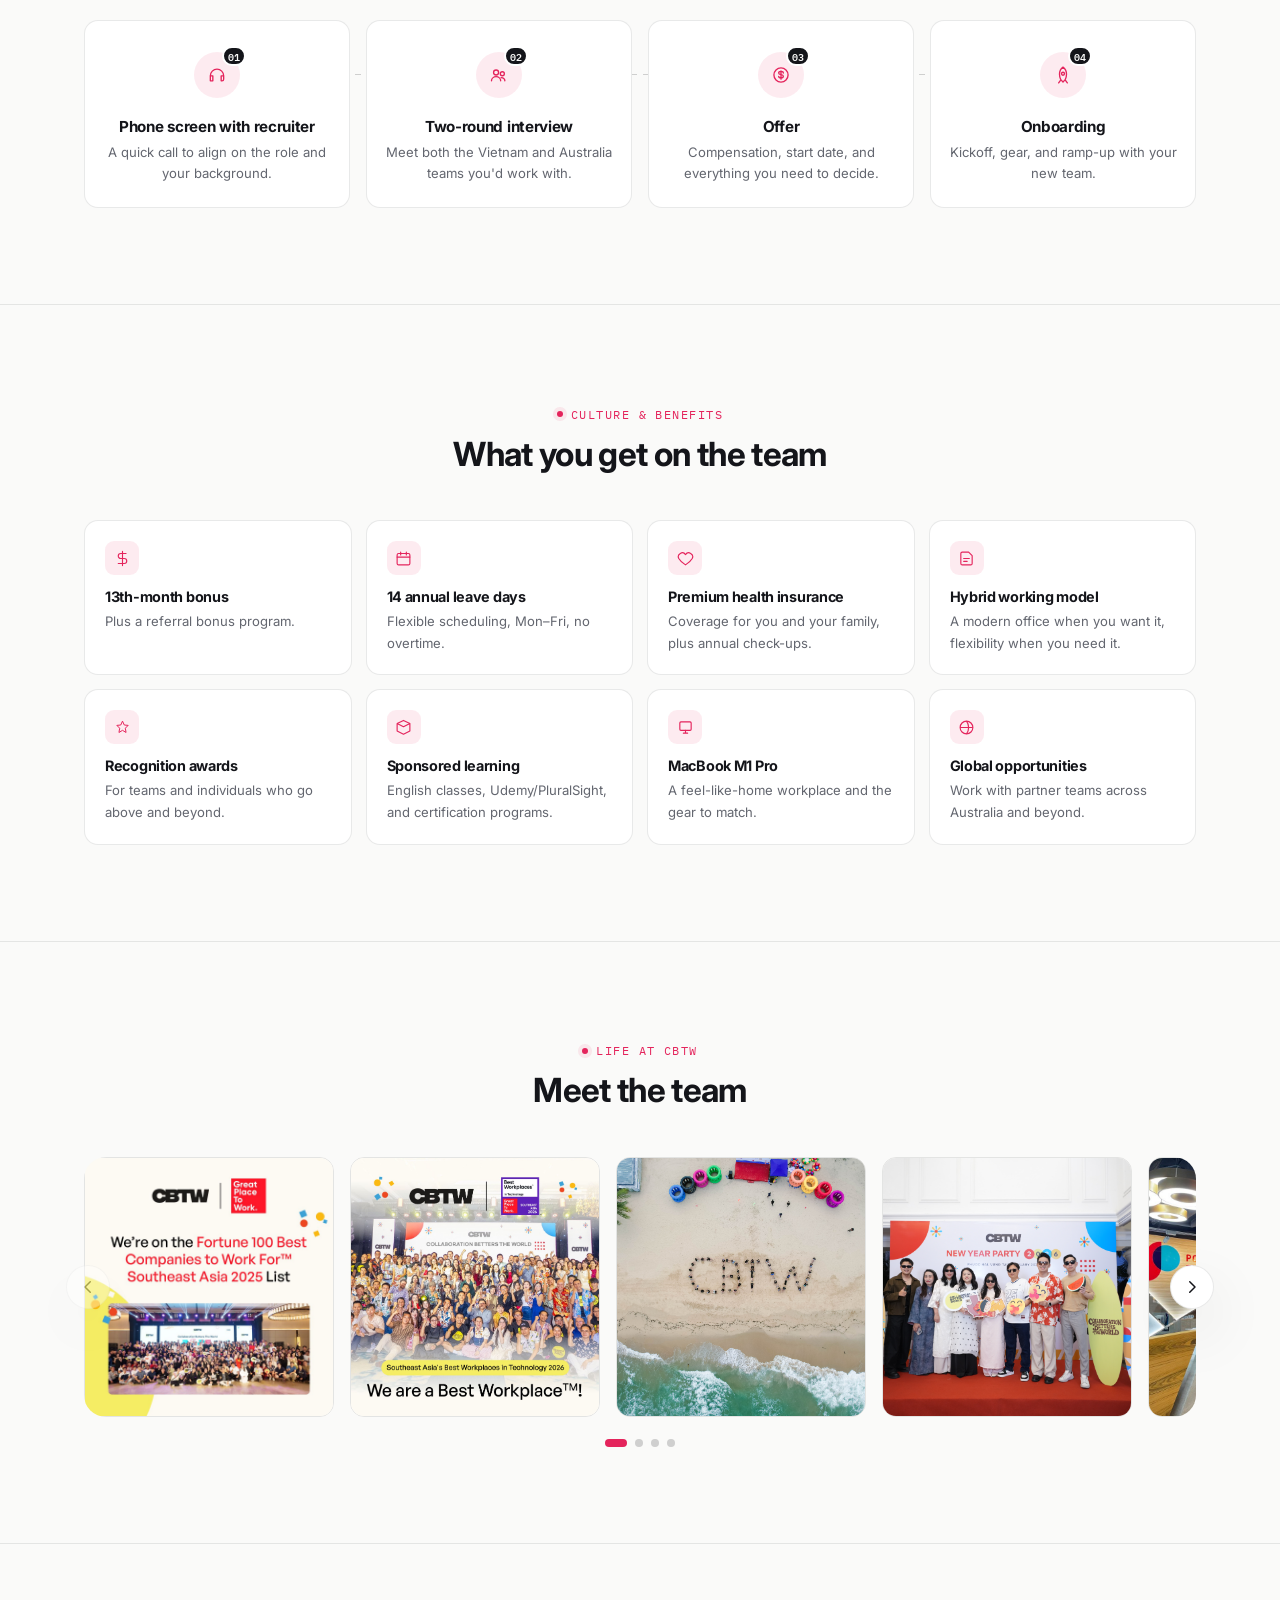
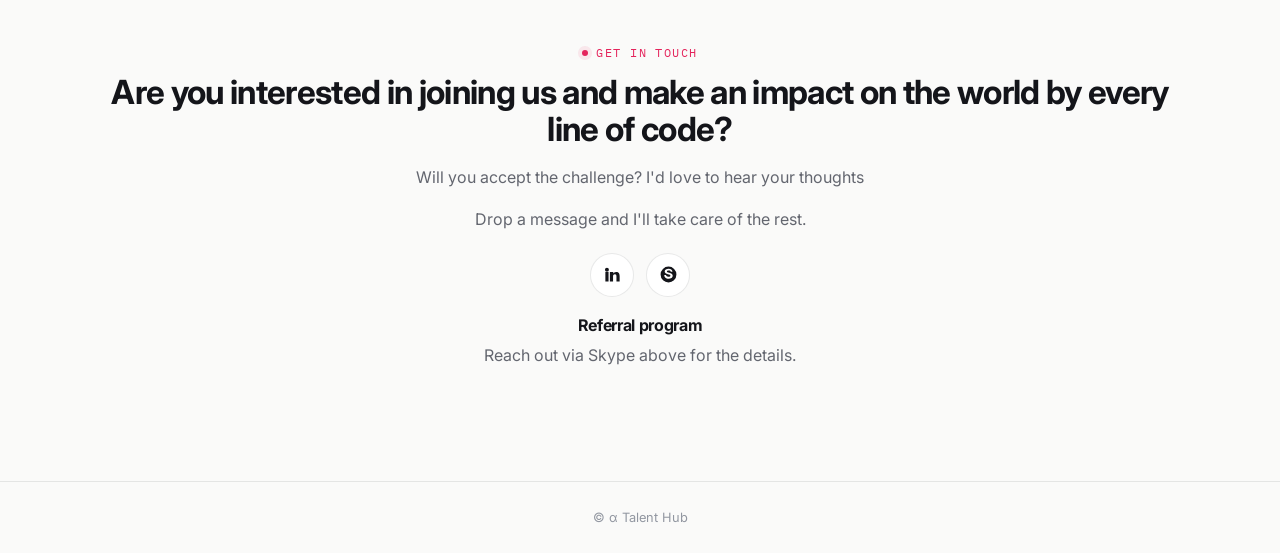
==== commit aa54b338: "Remove Clear Filters button from index.html Removed the Clear Filters button from the tech filter se" ====
--- a/index.html
+++ b/index.html
@@ -137,11 +137,6 @@
               <option value="All">All tech stacks</option>
             </select>
           </div>
-          <!-- Clear Filters Button (Hidden by default via a utility class or CSS) -->
-          <button type="button" id="clearFiltersBtn" class="clear-filters-btn hidden">
-            Clear filters
-            <svg width="14" height="14" viewBox="0 0 24 24" fill="none"><path d="M18 6L6 18M6 6l12 12" stroke="currentColor" stroke-width="2" stroke-linecap="round" stroke-linejoin="round"/></svg>
-          </button>
         </div>
       </div>
 
--- a/style.css
+++ b/style.css
@@ -795,3 +795,28 @@
   transform: translateY(-70%) rotate(45deg);
   pointer-events: none;
 }
+
+.clear-filters-btn {
+  display: inline-flex;
+  align-items: center;
+  gap: 6px;
+  background: transparent;
+  border: 1px dashed var(--border-strong);
+  color: var(--text-muted);
+  font-size: 0.85rem;
+  padding: 8px 14px;
+  border-radius: var(--radius-pill);
+  cursor: pointer;
+  transition: all 0.2s var(--ease);
+}
+
+.clear-filters-btn:hover {
+  background: var(--surface-hover, rgba(0, 0, 0, 0.03));
+  color: var(--text);
+  border-color: var(--text-muted);
+}
+
+/* Utility class to hide the button when no filters are active */
+.clear-filters-btn.hidden {
+  display: none;
+}
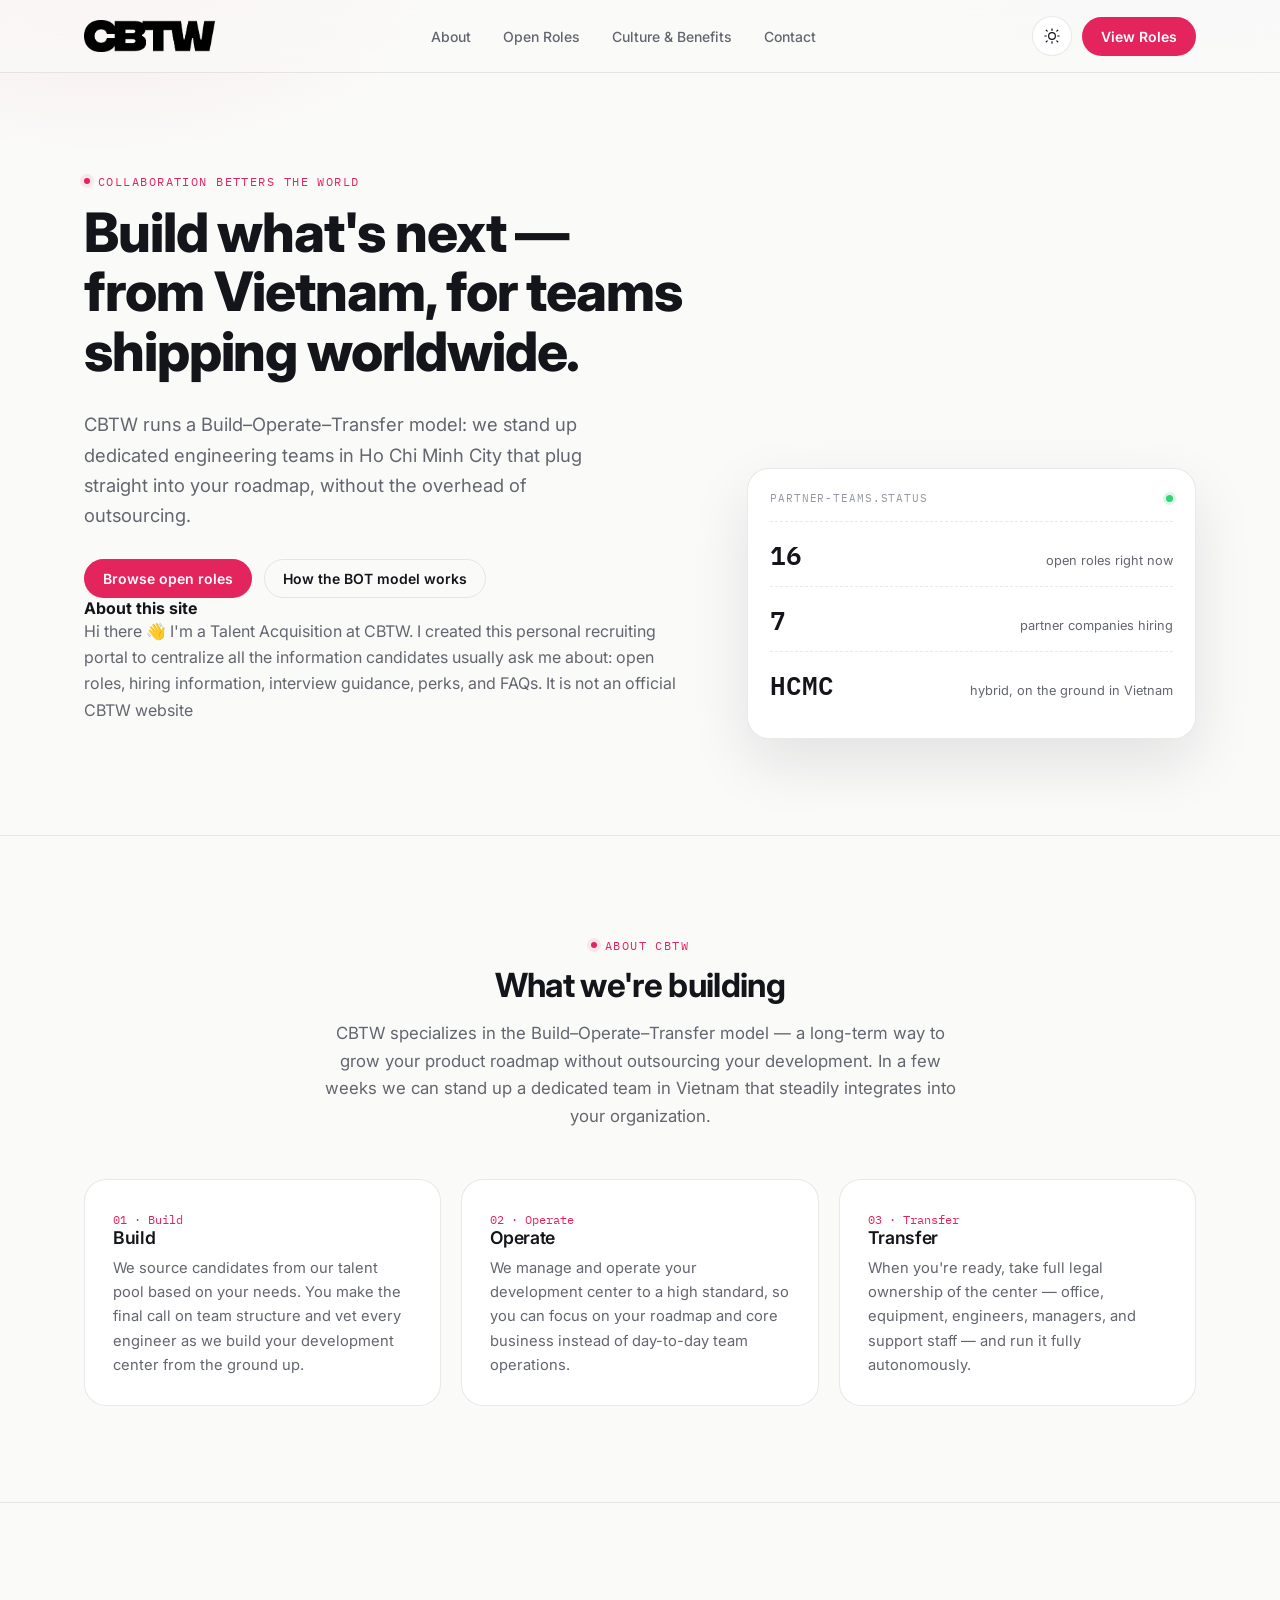
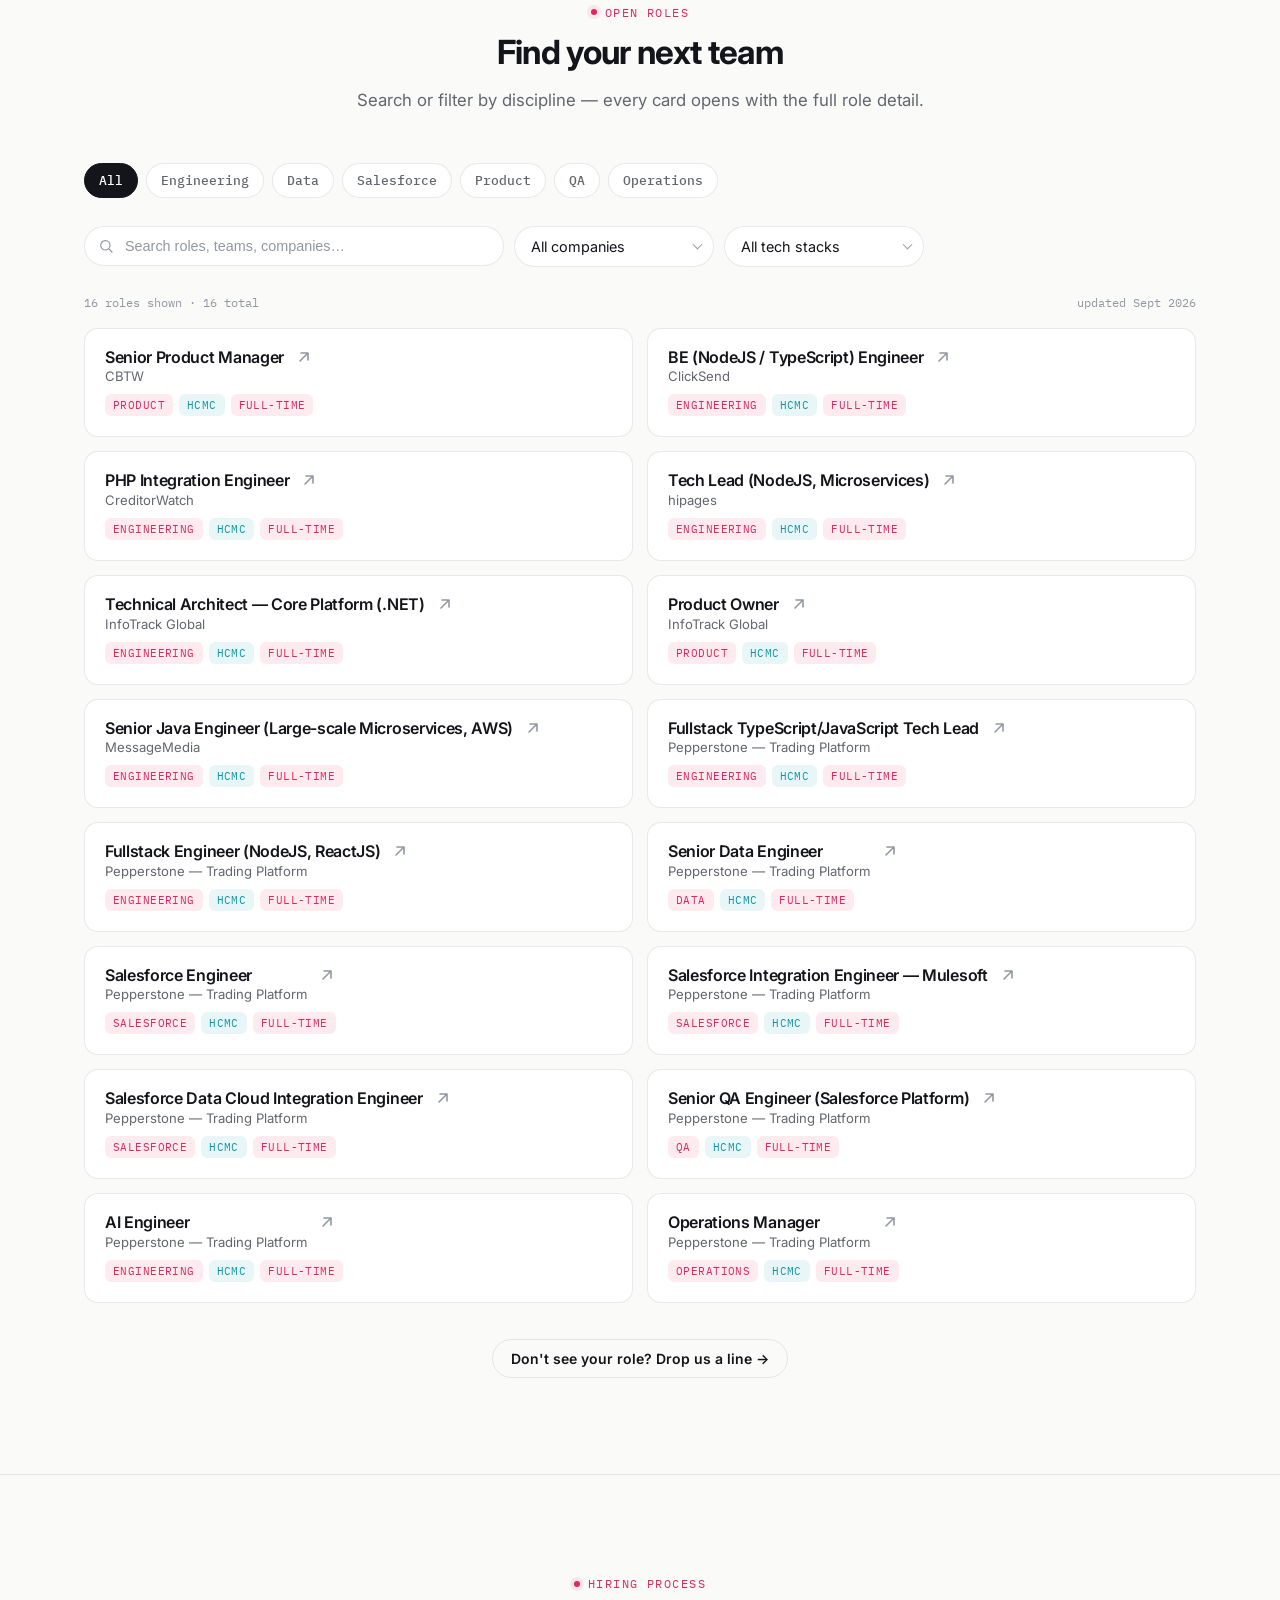
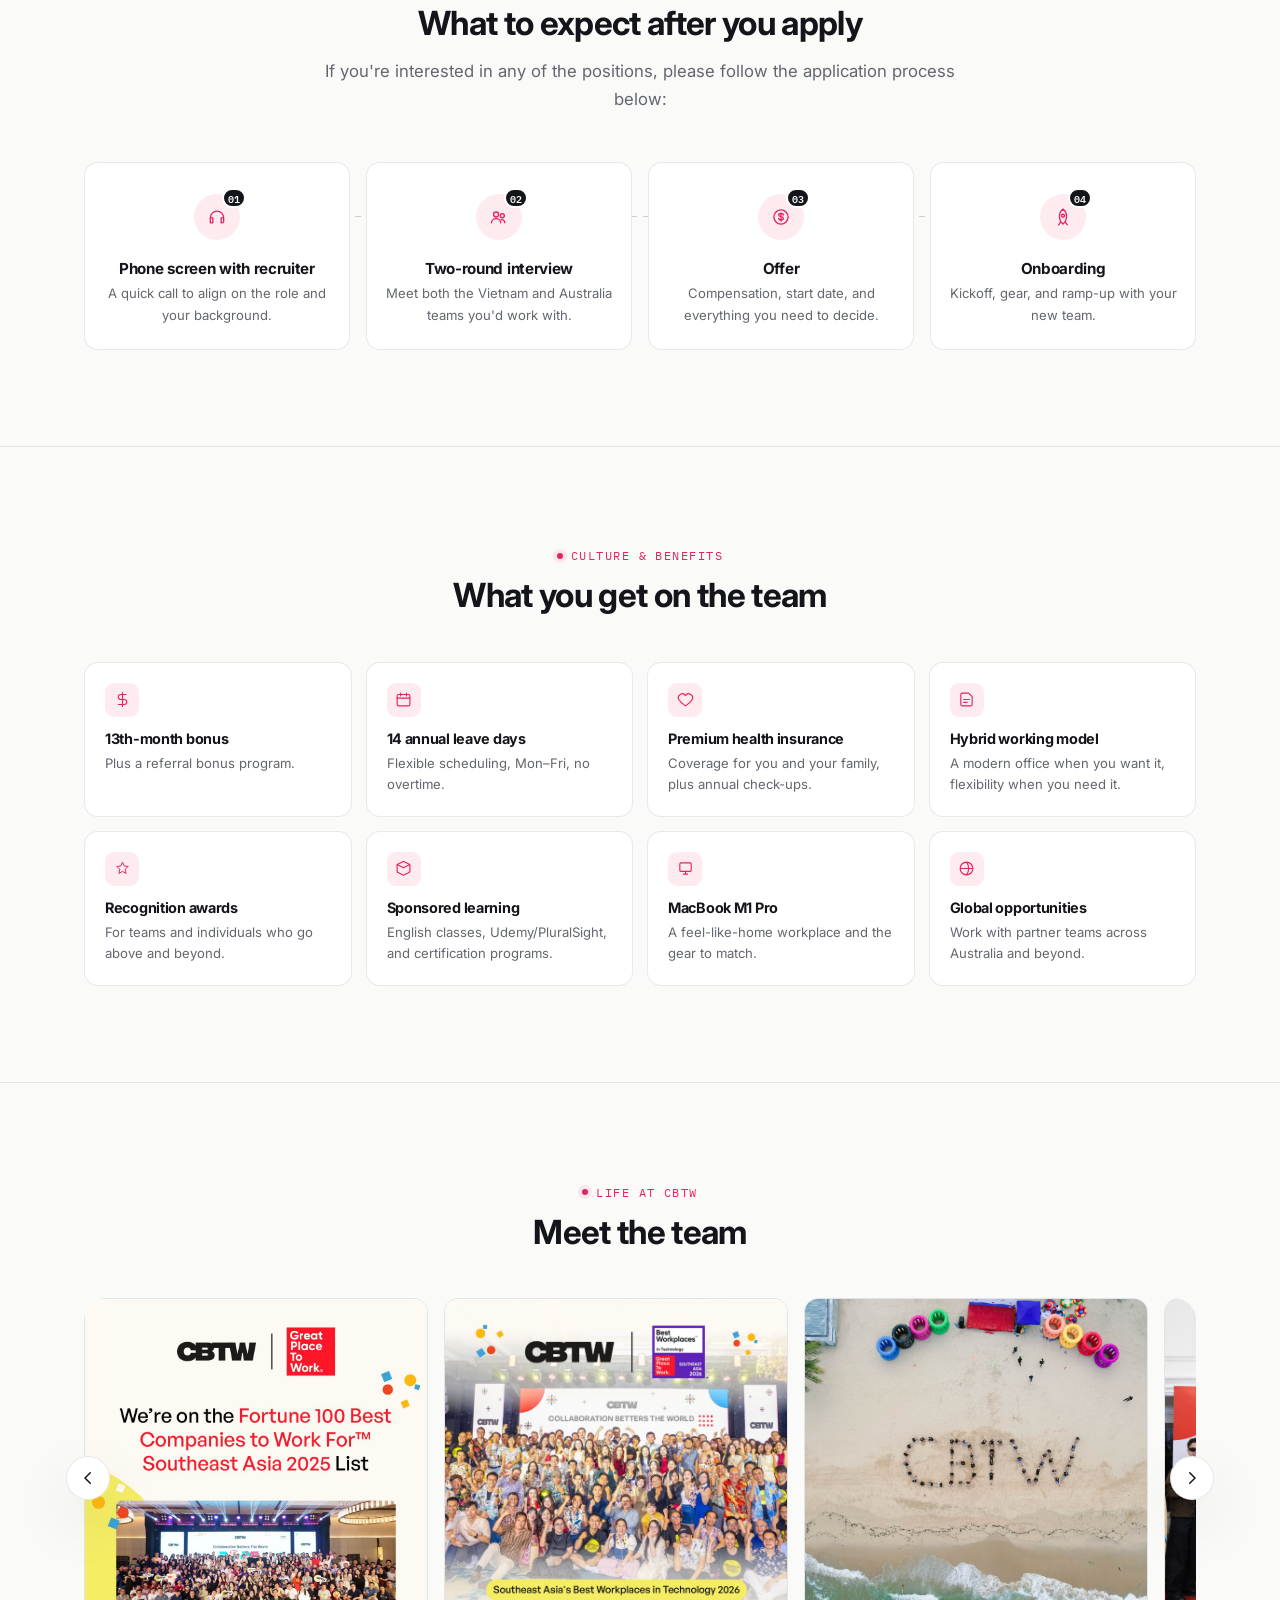
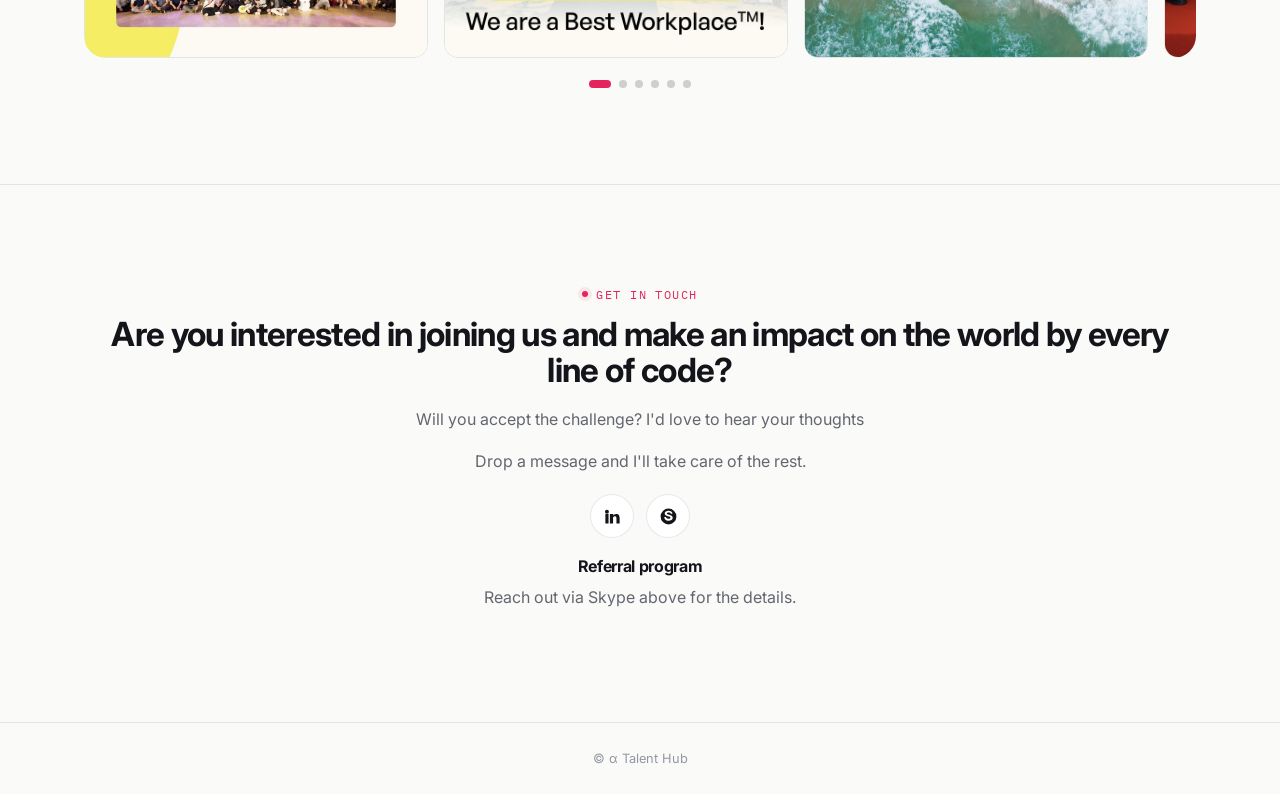
==== commit 40592d77: "Modify title and add site note in index.html Updated the title and added a site note about the recru" ====
--- a/index.html
+++ b/index.html
@@ -3,7 +3,7 @@
 <head>
   <meta charset="UTF-8">
   <meta name="viewport" content="width=device-width, initial-scale=1.0">
-  <title>CBTW Careers — Build what's next</title>
+  <title>α Talent Hub — Build what's next</title>
   <meta name="robots" content="noindex">
   <meta property="og:image" content="images/thumbnail.png" />
   <link rel="icon" href="images/cbtw-logo-white.png">
@@ -52,6 +52,15 @@
           <a href="#jobs" class="btn btn-primary">Browse open roles</a>
           <a href="#about" class="btn btn-ghost">How the BOT model works</a>
         </div>
+        <div class="site-note">
+        <strong>About this site</strong>
+        <p>
+          Hi there 👋
+          I'm a Talent Acquisition at CBTW. I created this personal
+          recruiting portal to centralize all the information candidates usually ask me about: open roles, hiring information,
+          interview guidance, perks, and FAQs. It is not an official CBTW website
+        </p>
+      </div>
       </div>
       <div class="status-panel">
         <div class="status-head">
@@ -78,7 +87,7 @@
   <section id="about" class="section">
     <div class="wrap">
       <div class="section-head">
-        <span class="eyebrow">About us</span>
+        <span class="eyebrow">About CBTW</span>
         <h2>What we're building</h2>
         <p>CBTW specializes in the Build–Operate–Transfer model — a long-term way to grow your product roadmap without outsourcing your development. In a few weeks we can stand up a dedicated team in Vietnam that steadily integrates into your organization.</p>
       </div>
--- a/style.css
+++ b/style.css
@@ -578,7 +578,7 @@
   position: relative;
 }
 @media (min-width: 640px){ .carousel{ --per-view: 2; } }
-@media (min-width: 1024px){ .carousel{ --per-view: 4; } }
+@media (min-width: 1024px){ .carousel{ --per-view: 3; } }
 
 .carousel-viewport{
   overflow: hidden;
@@ -601,7 +601,7 @@
   padding-right: var(--gap);
 }
 .carousel-slide img{
-  width: 100%; height: 260px;
+  width: 100%; height: 360px; /* Increased from 260px */
   object-fit: cover;
   border-radius: var(--radius-md);
   border: 1px solid var(--border);
@@ -795,28 +795,3 @@
   transform: translateY(-70%) rotate(45deg);
   pointer-events: none;
 }
-
-.clear-filters-btn {
-  display: inline-flex;
-  align-items: center;
-  gap: 6px;
-  background: transparent;
-  border: 1px dashed var(--border-strong);
-  color: var(--text-muted);
-  font-size: 0.85rem;
-  padding: 8px 14px;
-  border-radius: var(--radius-pill);
-  cursor: pointer;
-  transition: all 0.2s var(--ease);
-}
-
-.clear-filters-btn:hover {
-  background: var(--surface-hover, rgba(0, 0, 0, 0.03));
-  color: var(--text);
-  border-color: var(--text-muted);
-}
-
-/* Utility class to hide the button when no filters are active */
-.clear-filters-btn.hidden {
-  display: none;
-}
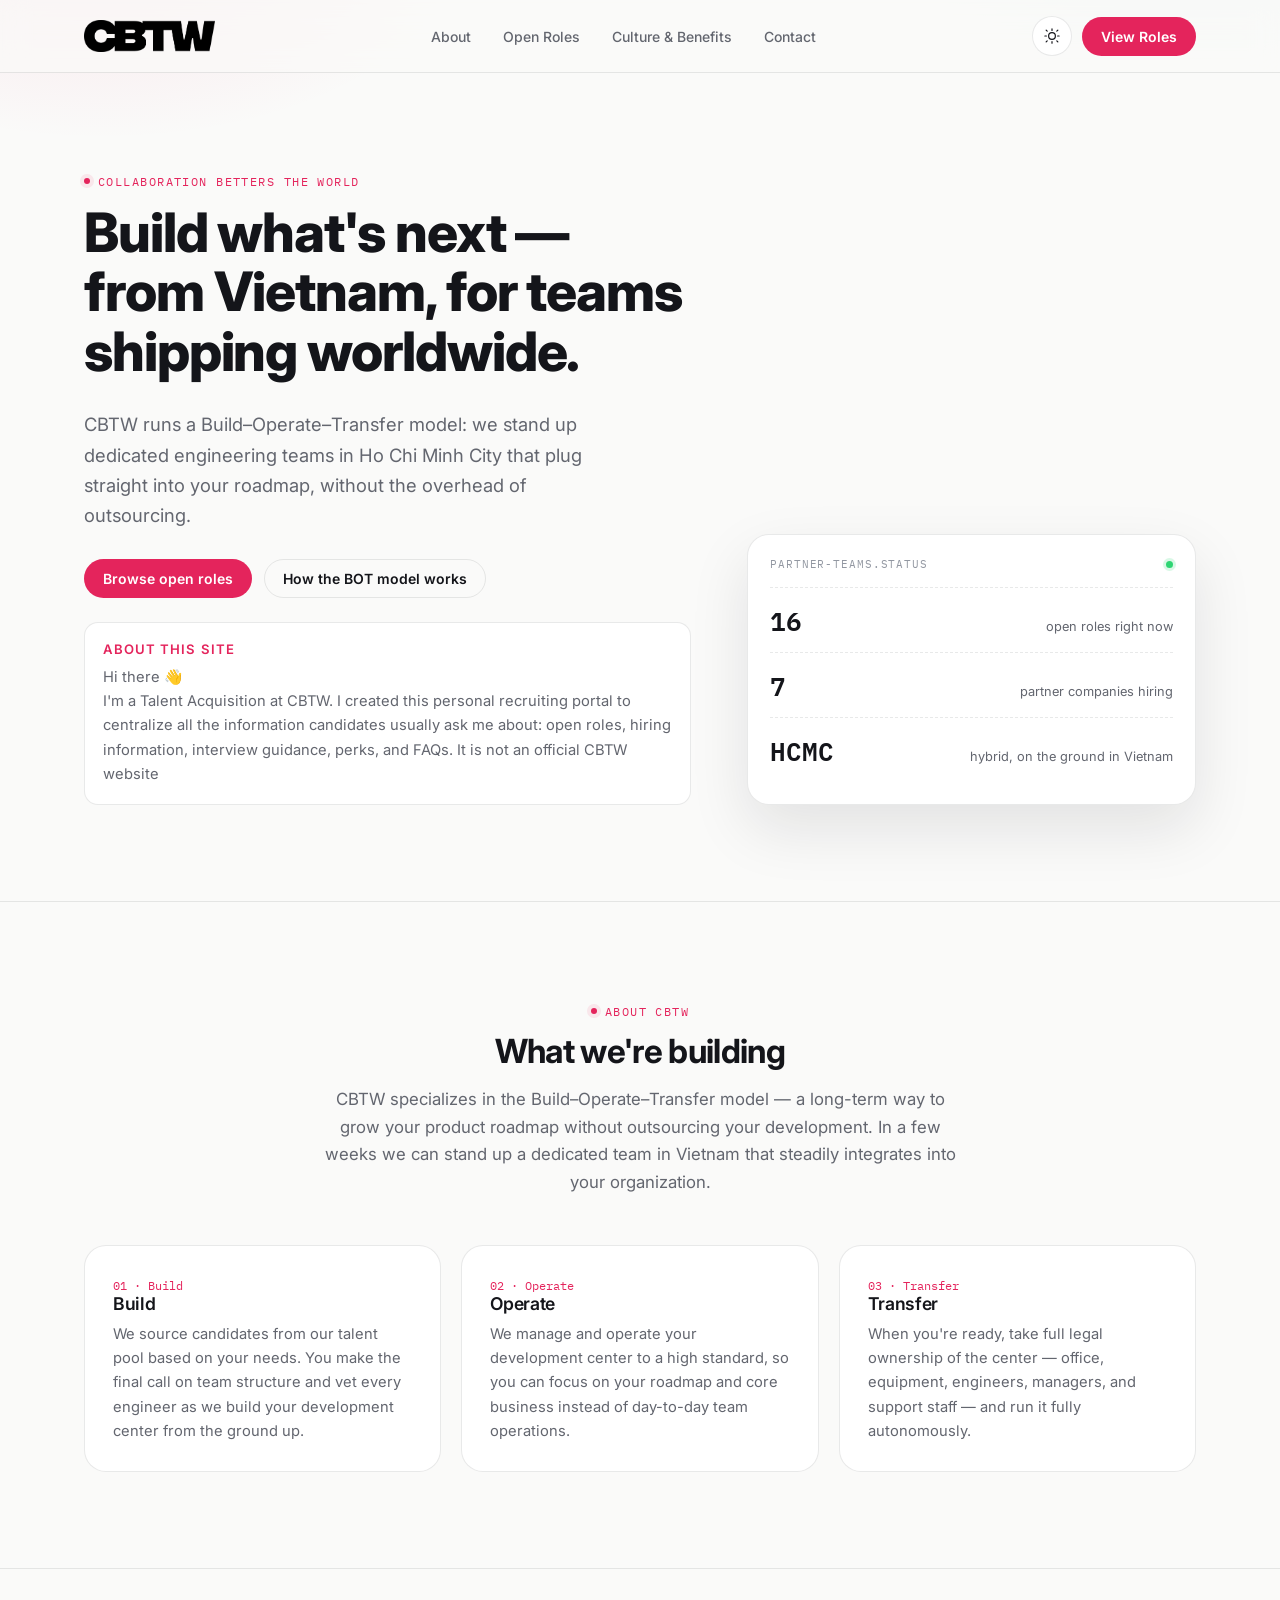
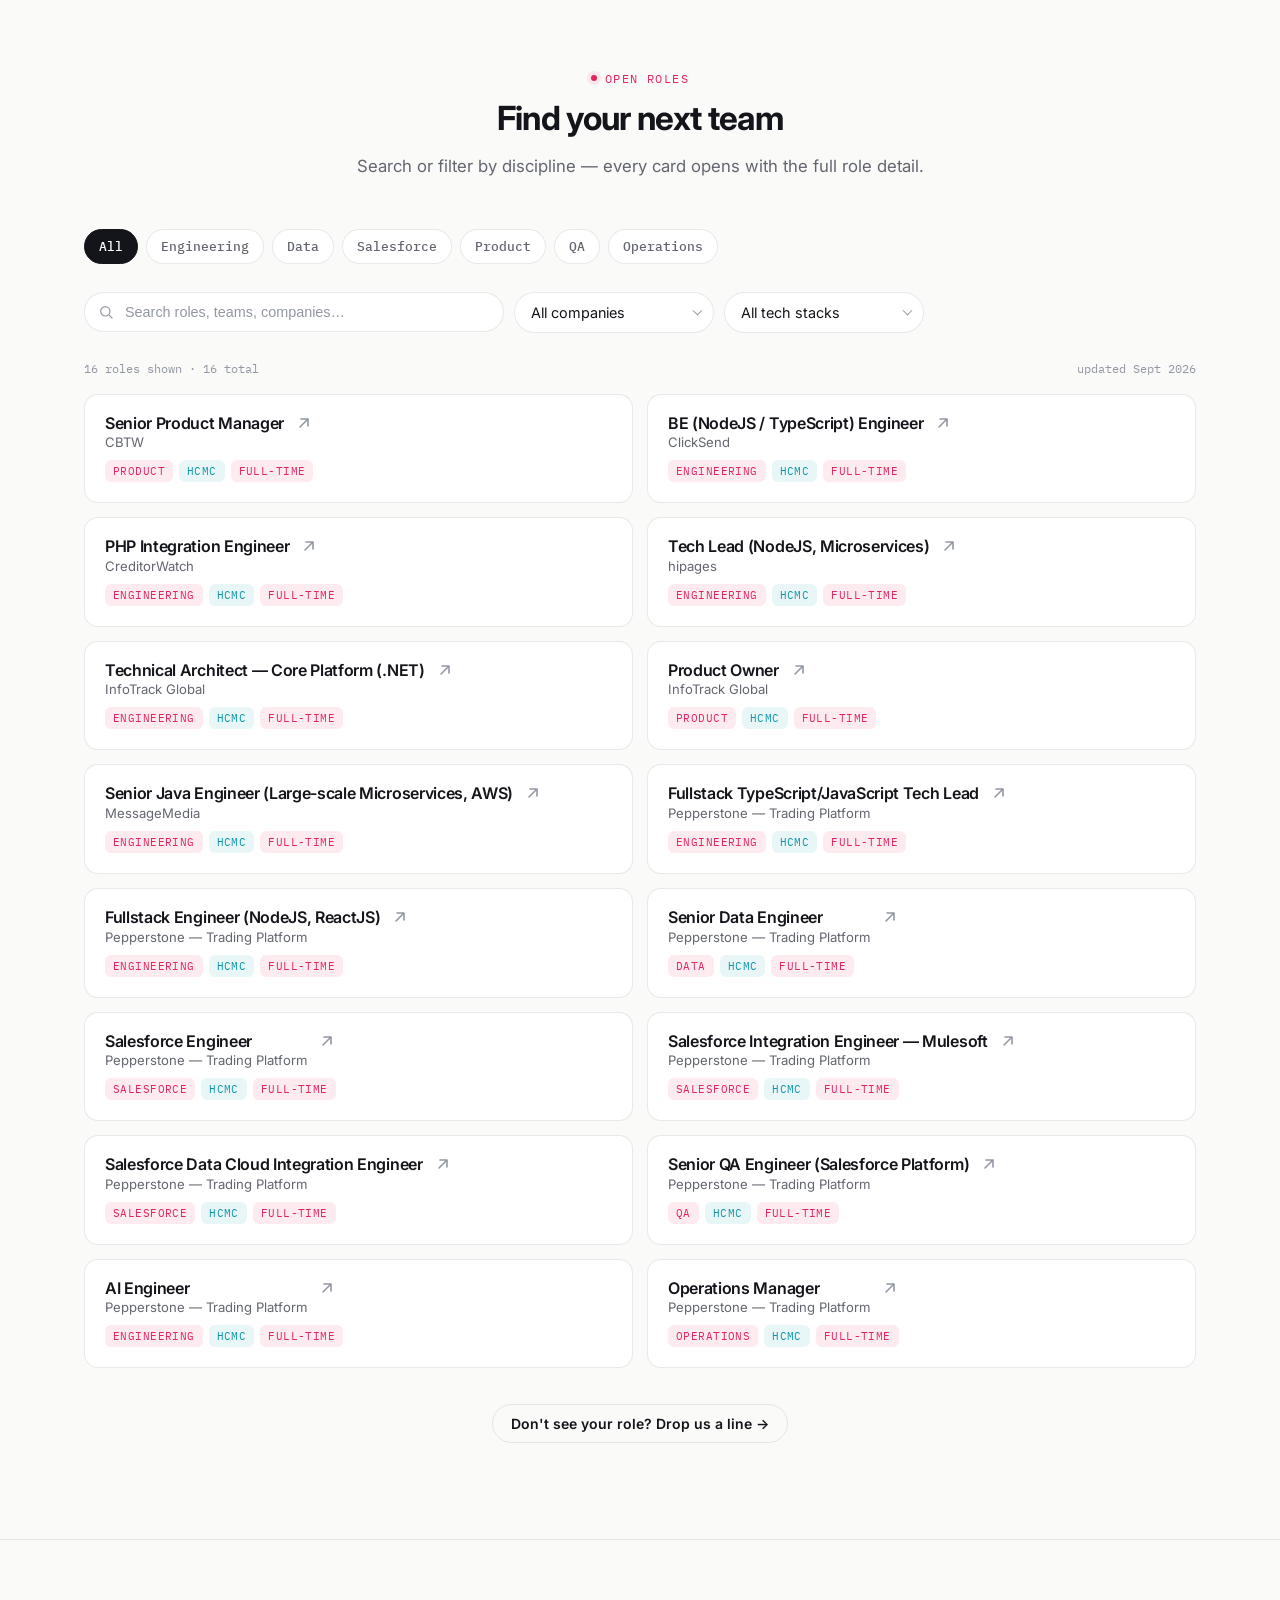
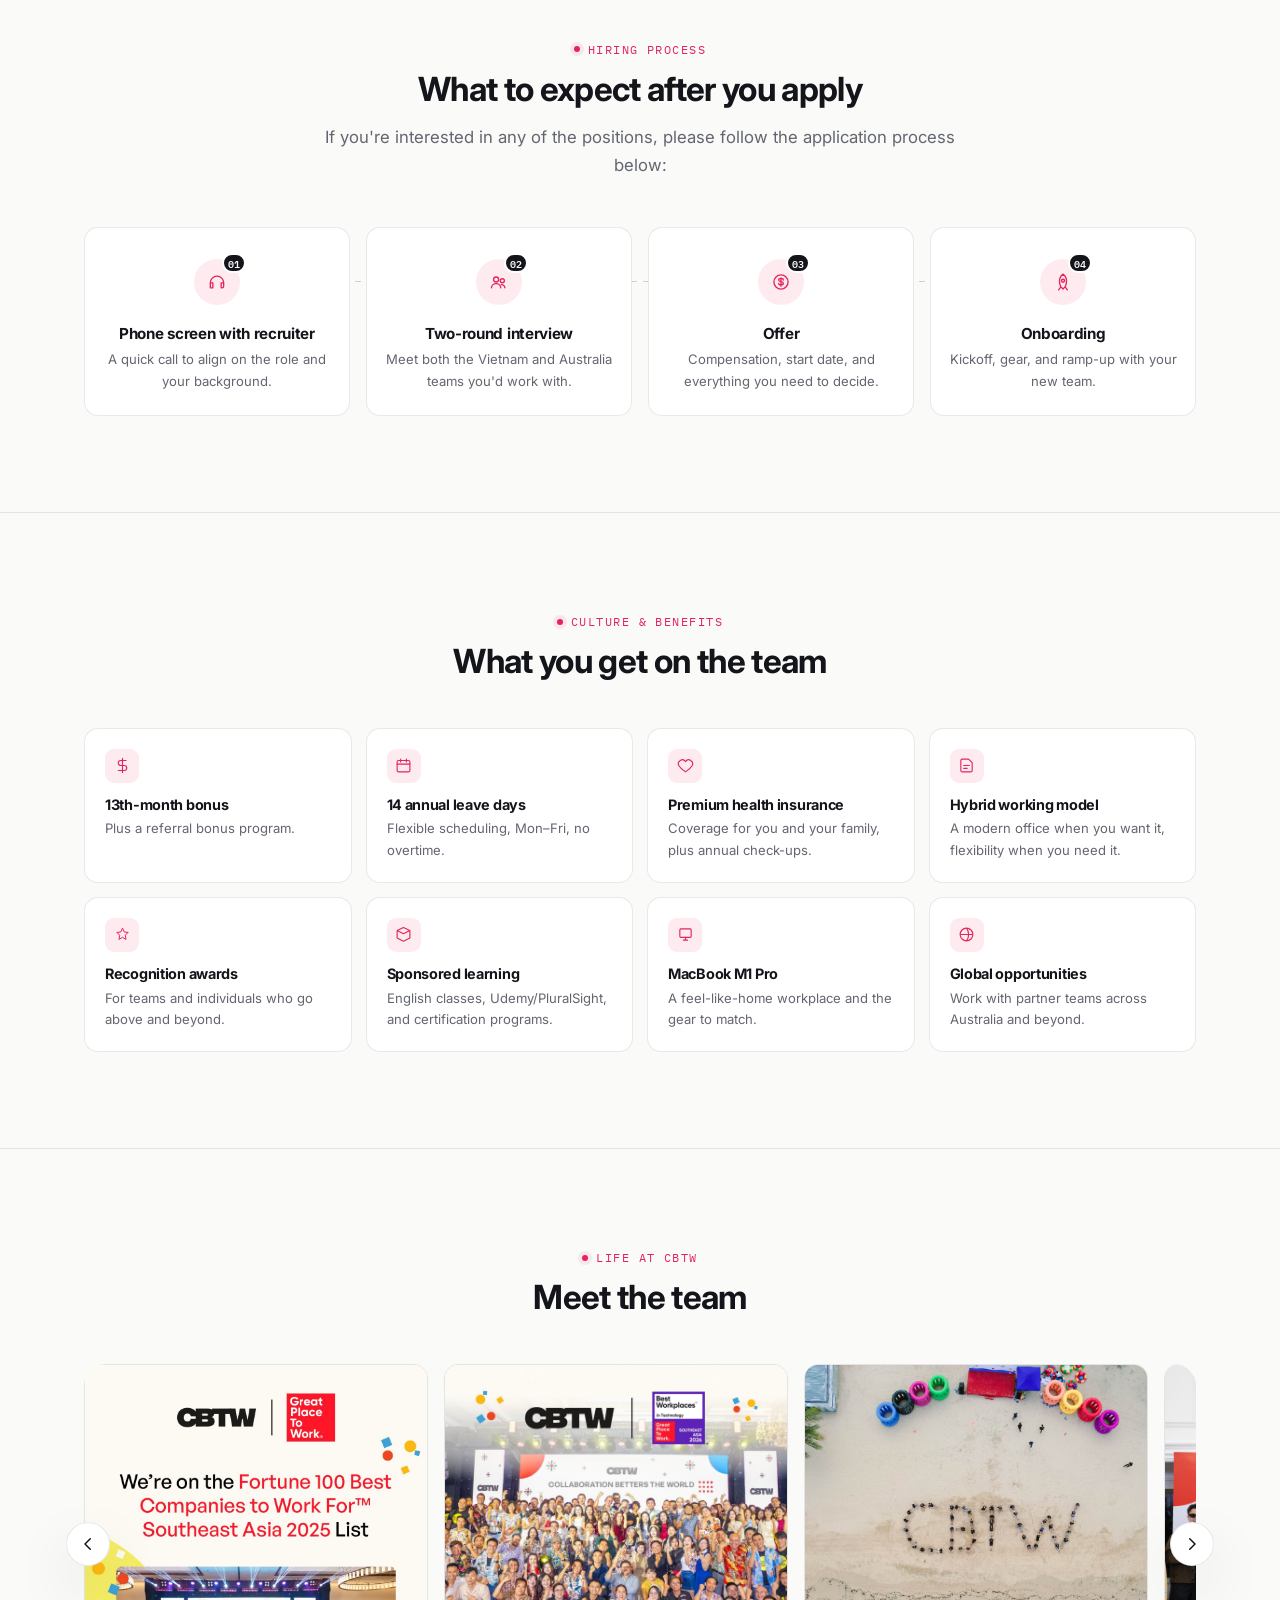
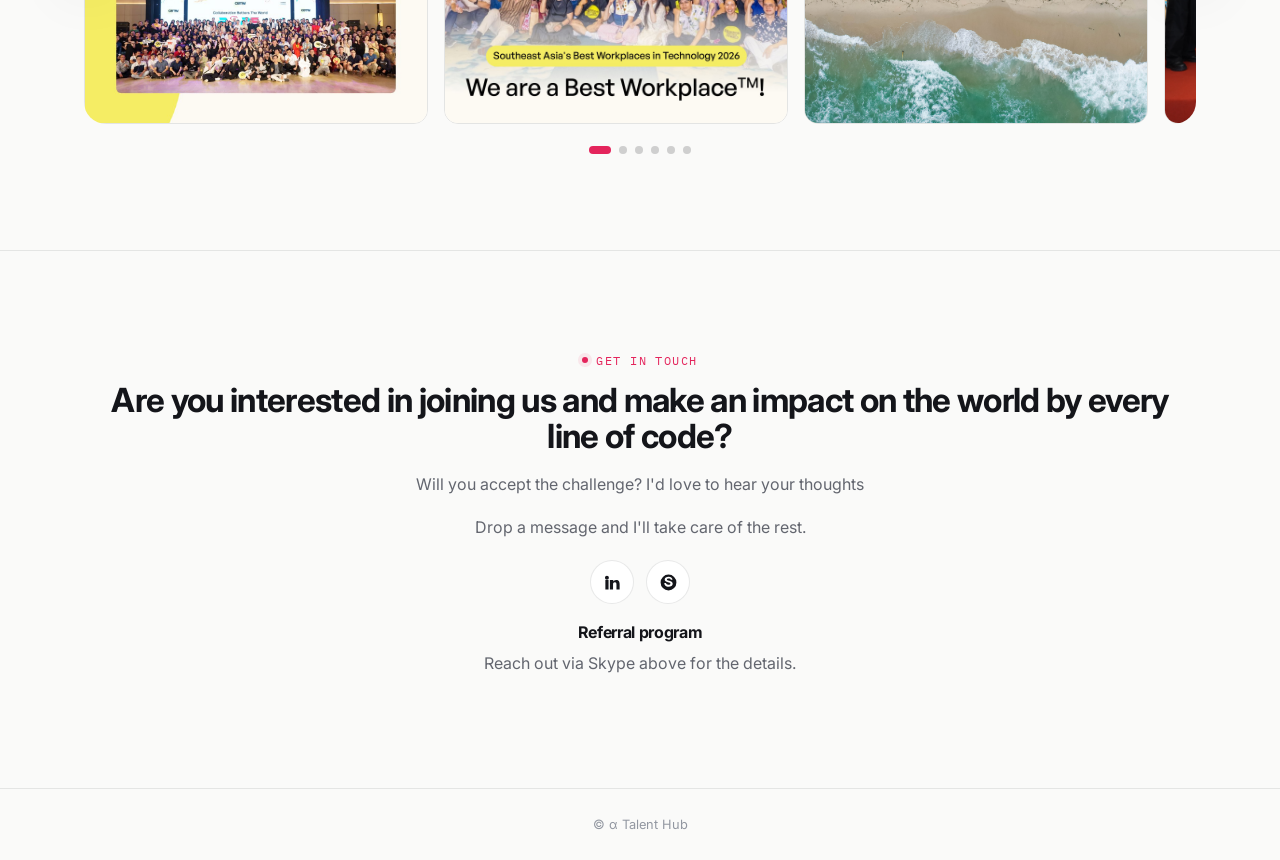
==== commit 185d5766: "Add line break after greeting in index.html" ====
--- a/index.html
+++ b/index.html
@@ -55,7 +55,7 @@
         <div class="site-note">
         <strong>About this site</strong>
         <p>
-          Hi there 👋
+          Hi there 👋<br>
           I'm a Talent Acquisition at CBTW. I created this personal
           recruiting portal to centralize all the information candidates usually ask me about: open roles, hiring information,
           interview guidance, perks, and FAQs. It is not an official CBTW website
--- a/style.css
+++ b/style.css
@@ -122,6 +122,36 @@
 .section-head h2{ color: var(--text); }
 .section-head p{ font-size: 1.05rem; }
 
+/* ---- site note --------------------------------------------------------------- */
+.site-note{
+  margin-top:24px;
+  max-width:620px;
+  padding:18px;
+
+  background:var(--bg-elevated);
+  border:1px solid var(--border);
+  border-radius:var(--radius-md);
+}
+
+.site-note strong{
+  display:block;
+  margin-bottom:8px;
+
+  font-size:.82rem;
+  font-weight:600;
+  letter-spacing:.08em;
+  text-transform:uppercase;
+
+  color:var(--accent);
+}
+
+.site-note p{
+  margin:0;
+  font-size:.92rem;
+  line-height:1.65;
+  color:var(--text-muted);
+}
+
 /* ---- Header ---------------------------------------------------------------- */
 header{
   position: fixed;
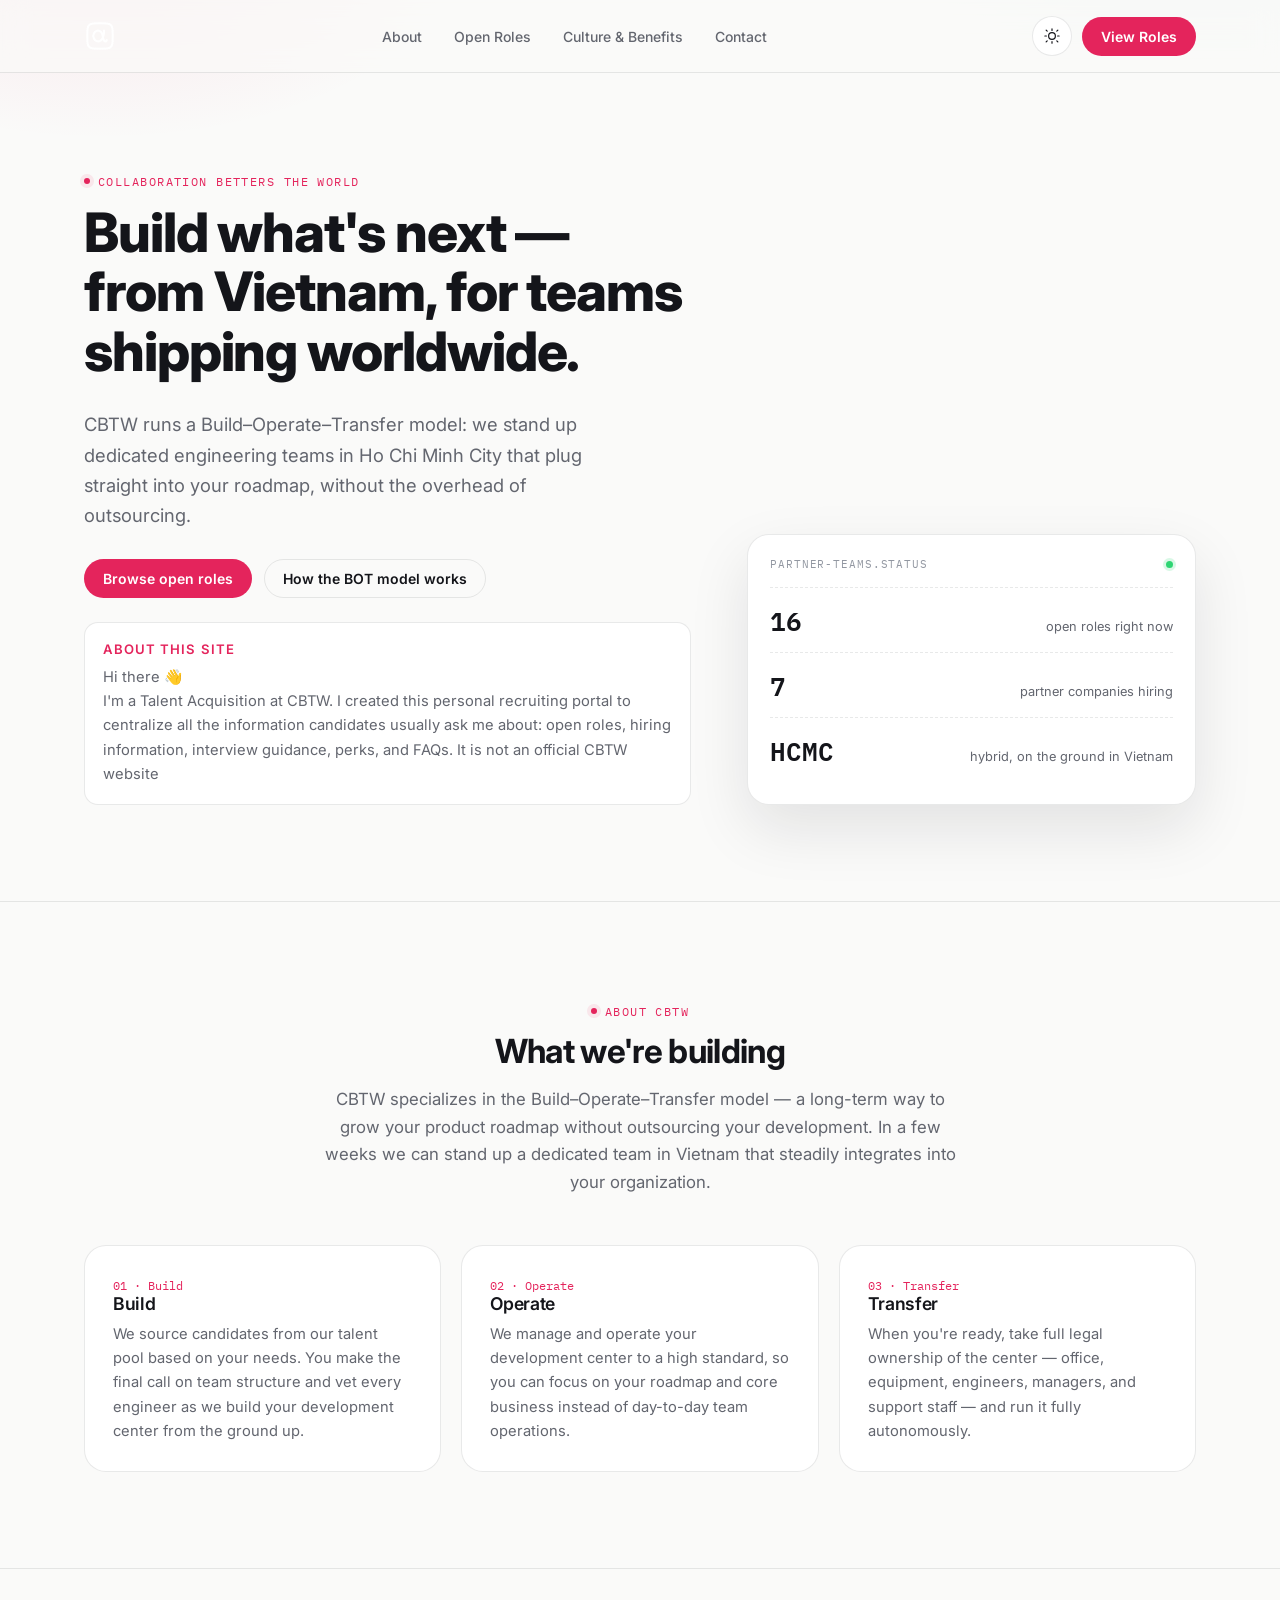
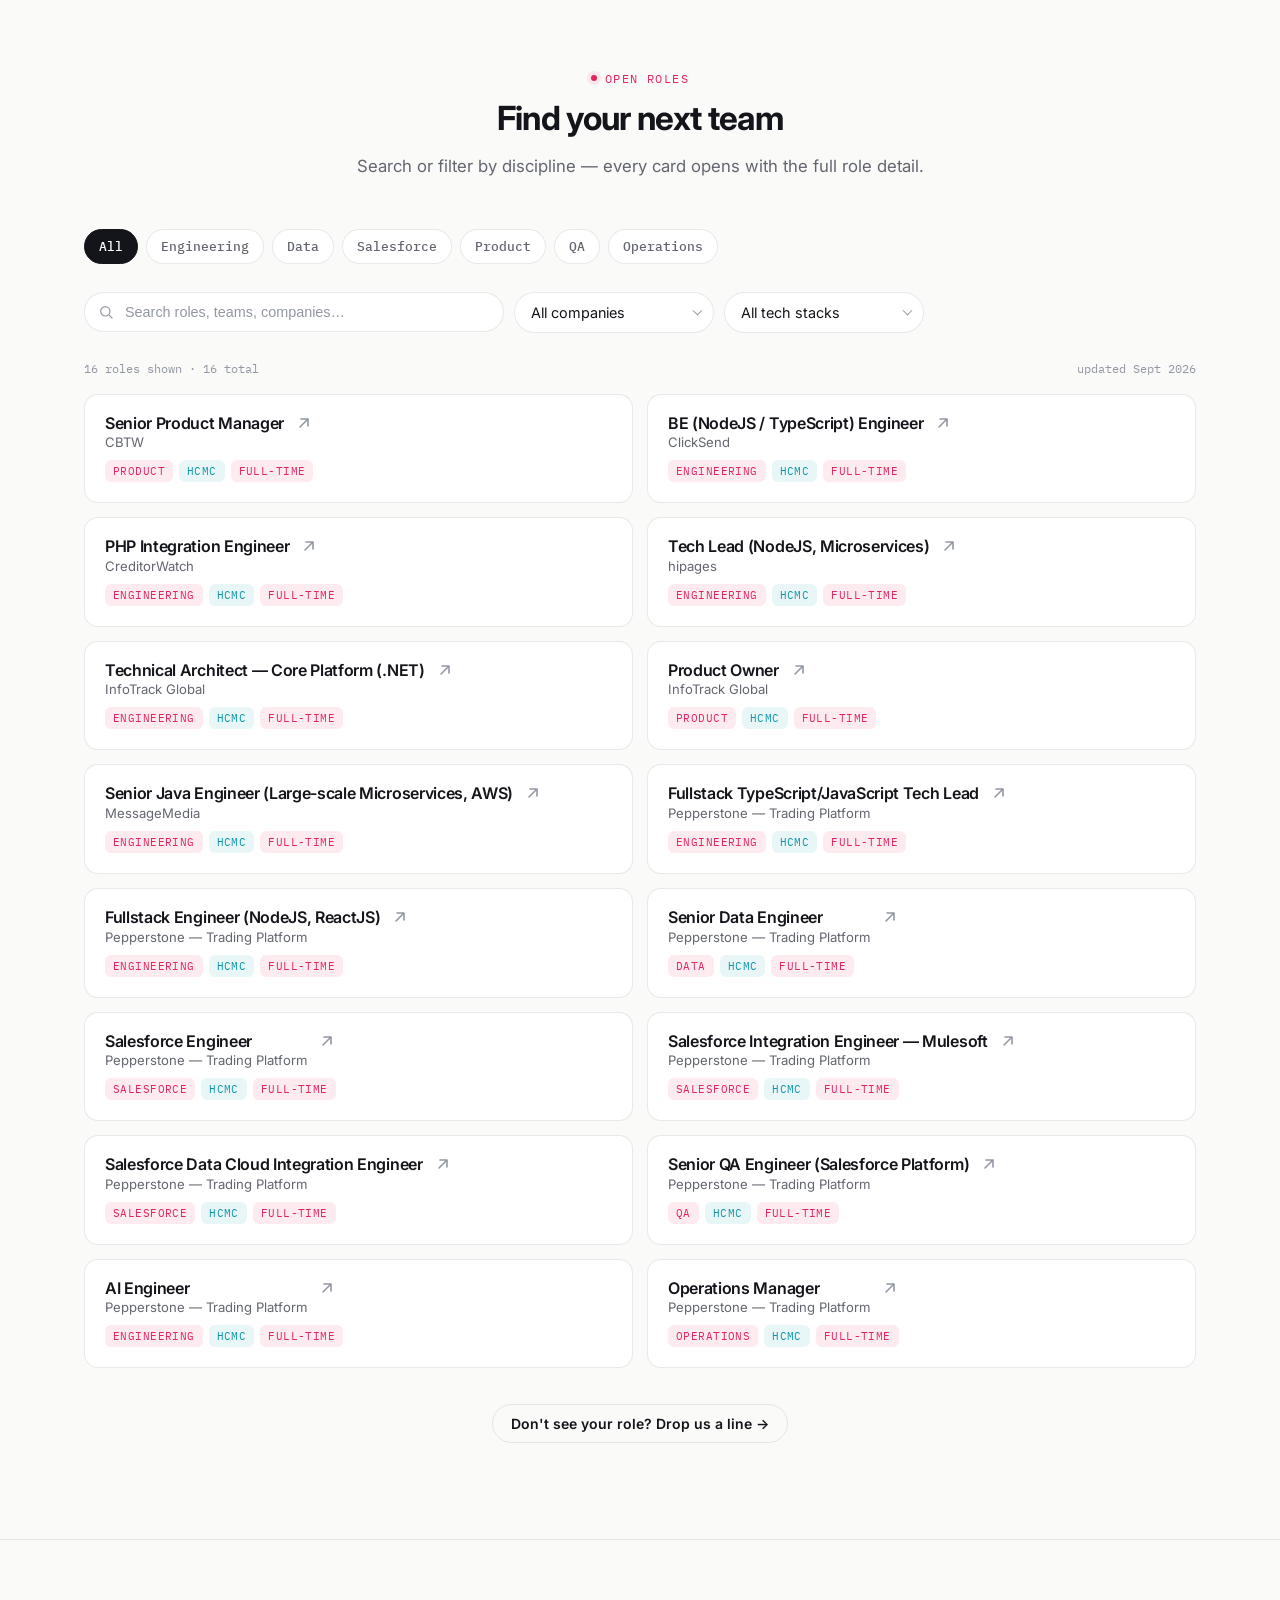
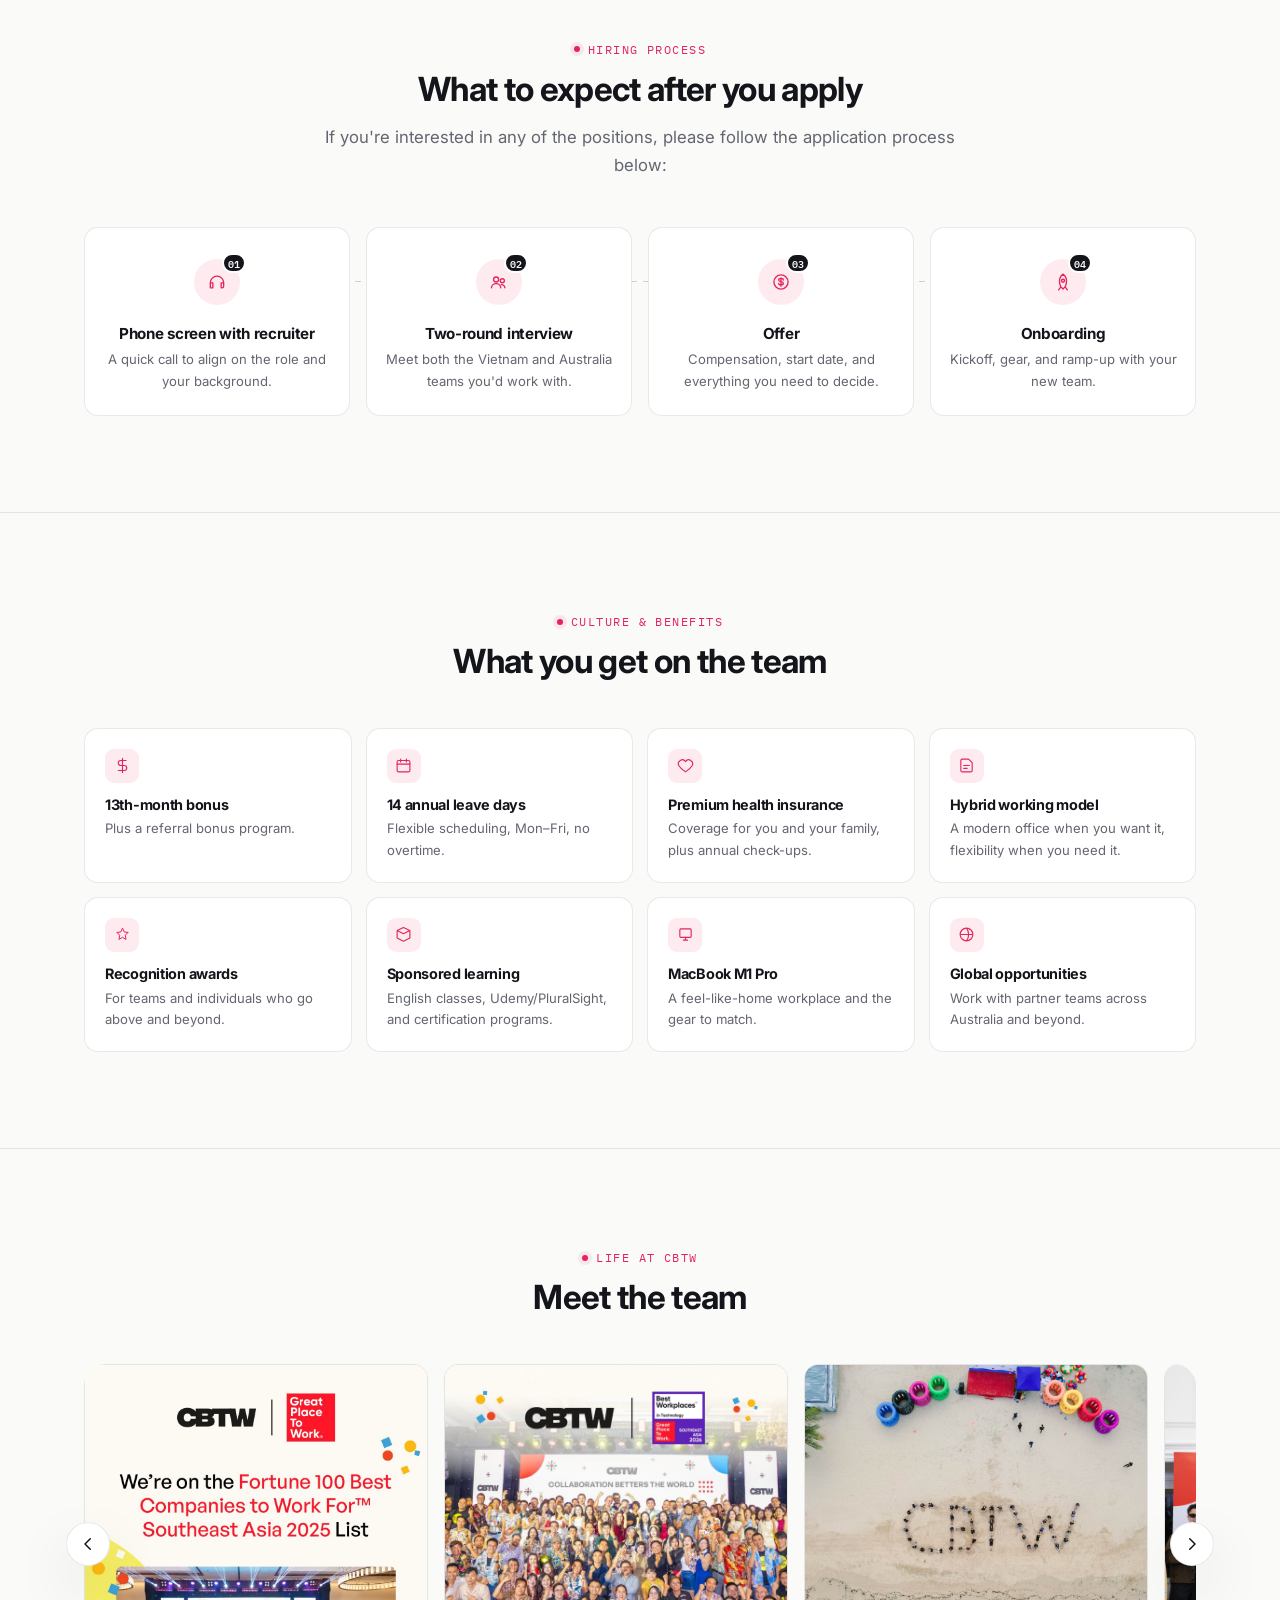
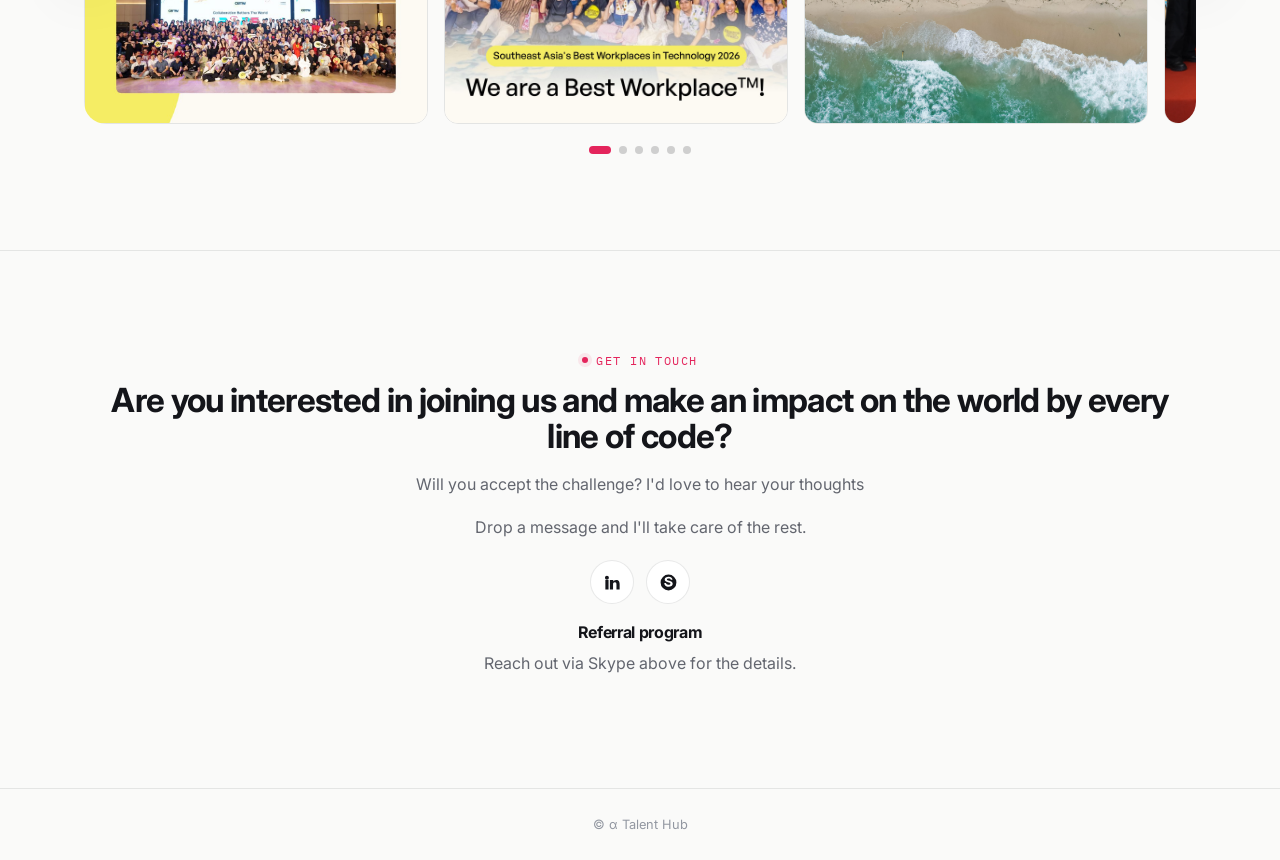
==== commit 4201ff1a: "Update logo image in header section" ====
--- a/index.html
+++ b/index.html
@@ -6,7 +6,7 @@
   <title>α Talent Hub — Build what's next</title>
   <meta name="robots" content="noindex">
   <meta property="og:image" content="images/thumbnail.png" />
-  <link rel="icon" href="images/cbtw-logo-white.png">
+  <link rel="icon" href="images/alpha-logo-1-black.png">
   <link rel="stylesheet" href="style.css">
   <!-- Set the theme before first paint to avoid a flash of the wrong theme -->
   <script>
@@ -21,7 +21,7 @@
   <header>
     <div class="wrap">
       <a class="logo" href="#">
-        <img src="images/cbtw-logo-white.png" alt="CBTW logo">
+        <img src="images/alpha-logo-1-black.png" alt="CBTW logo">
       </a>
       <nav class="primary-nav">
         <ul>
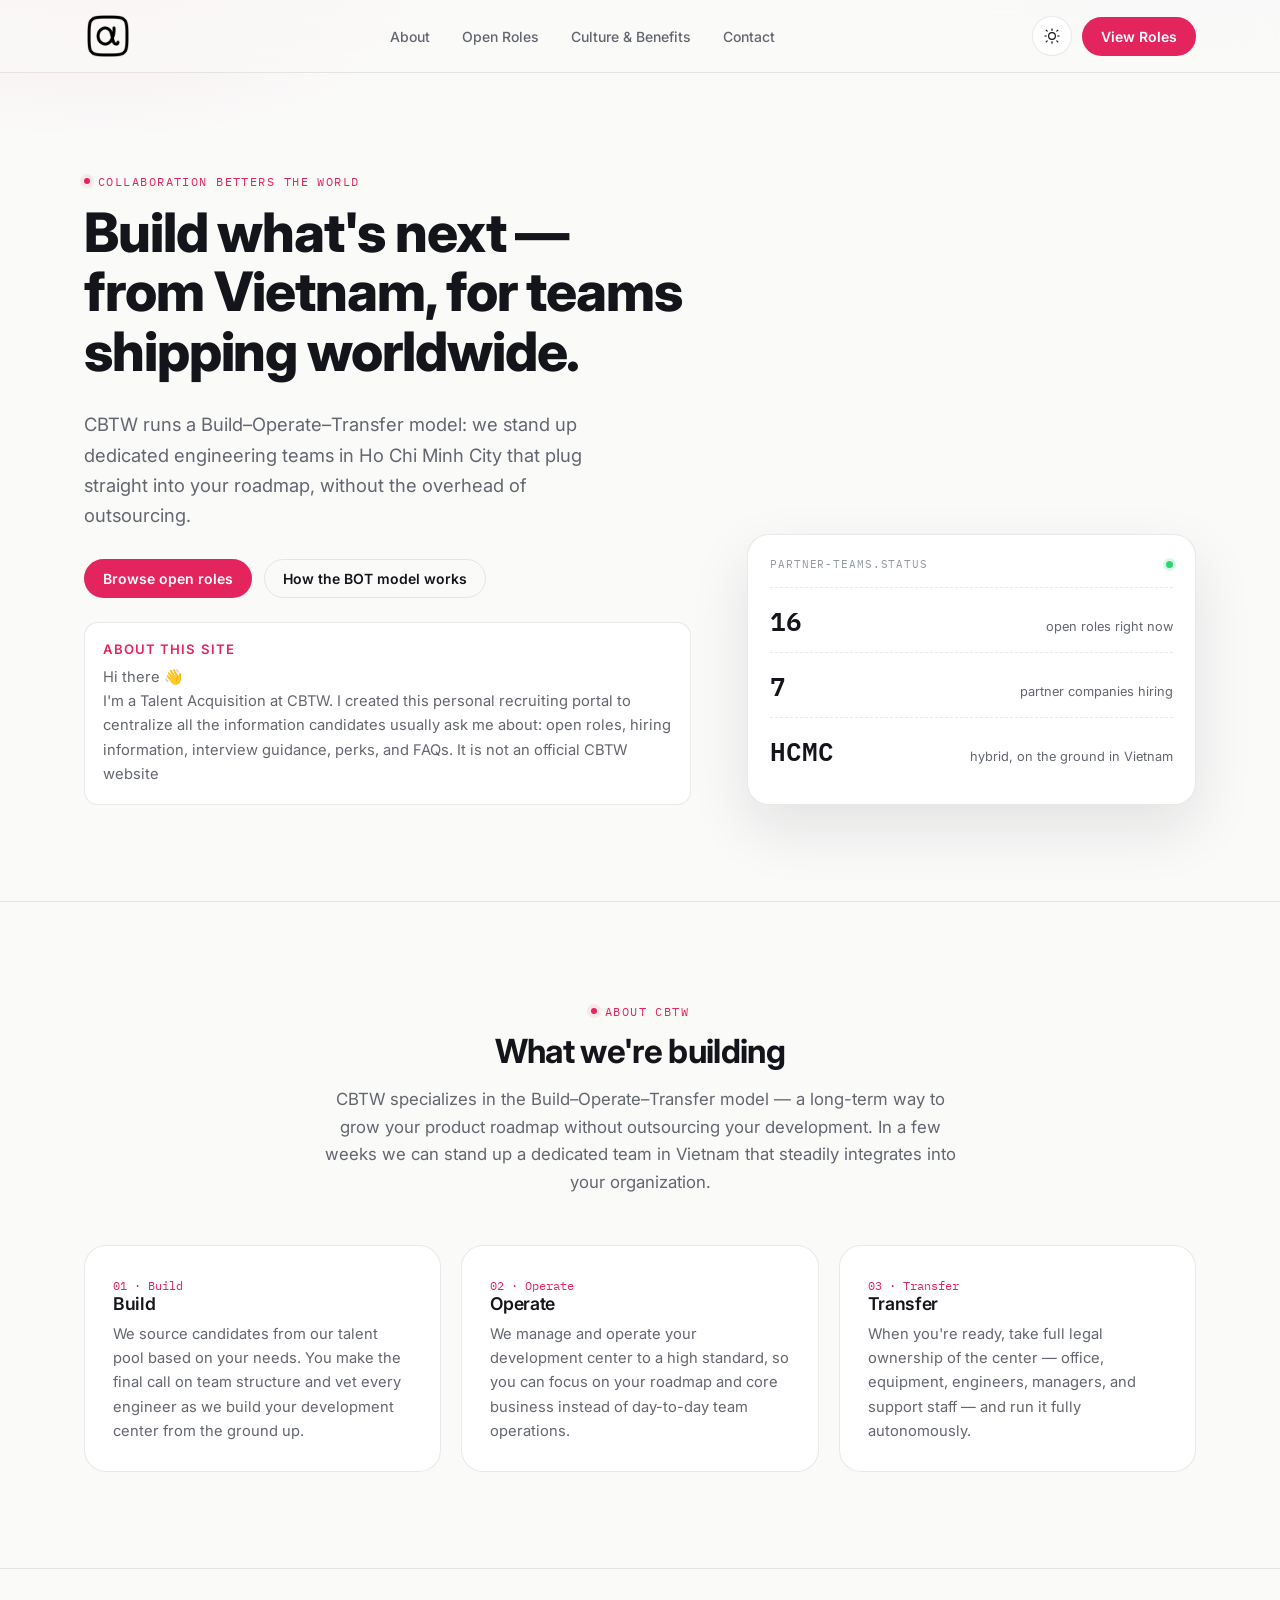
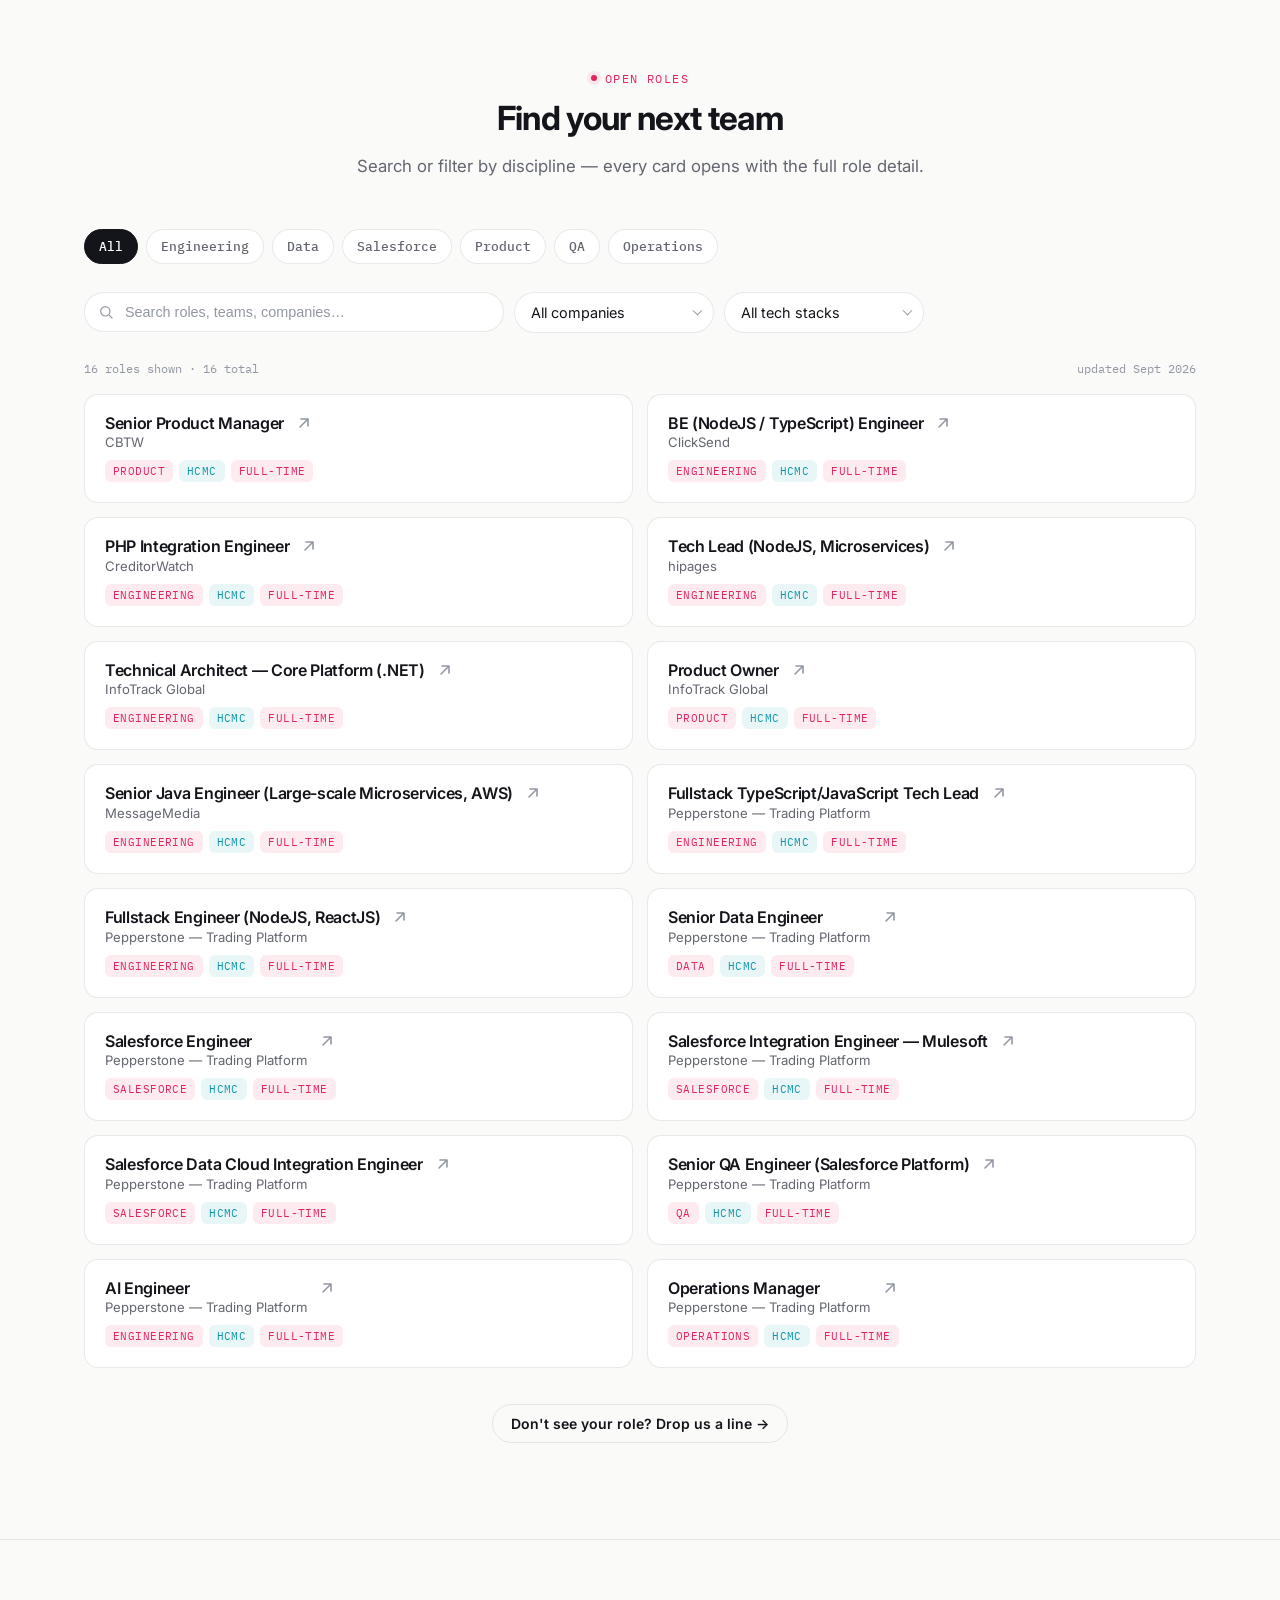
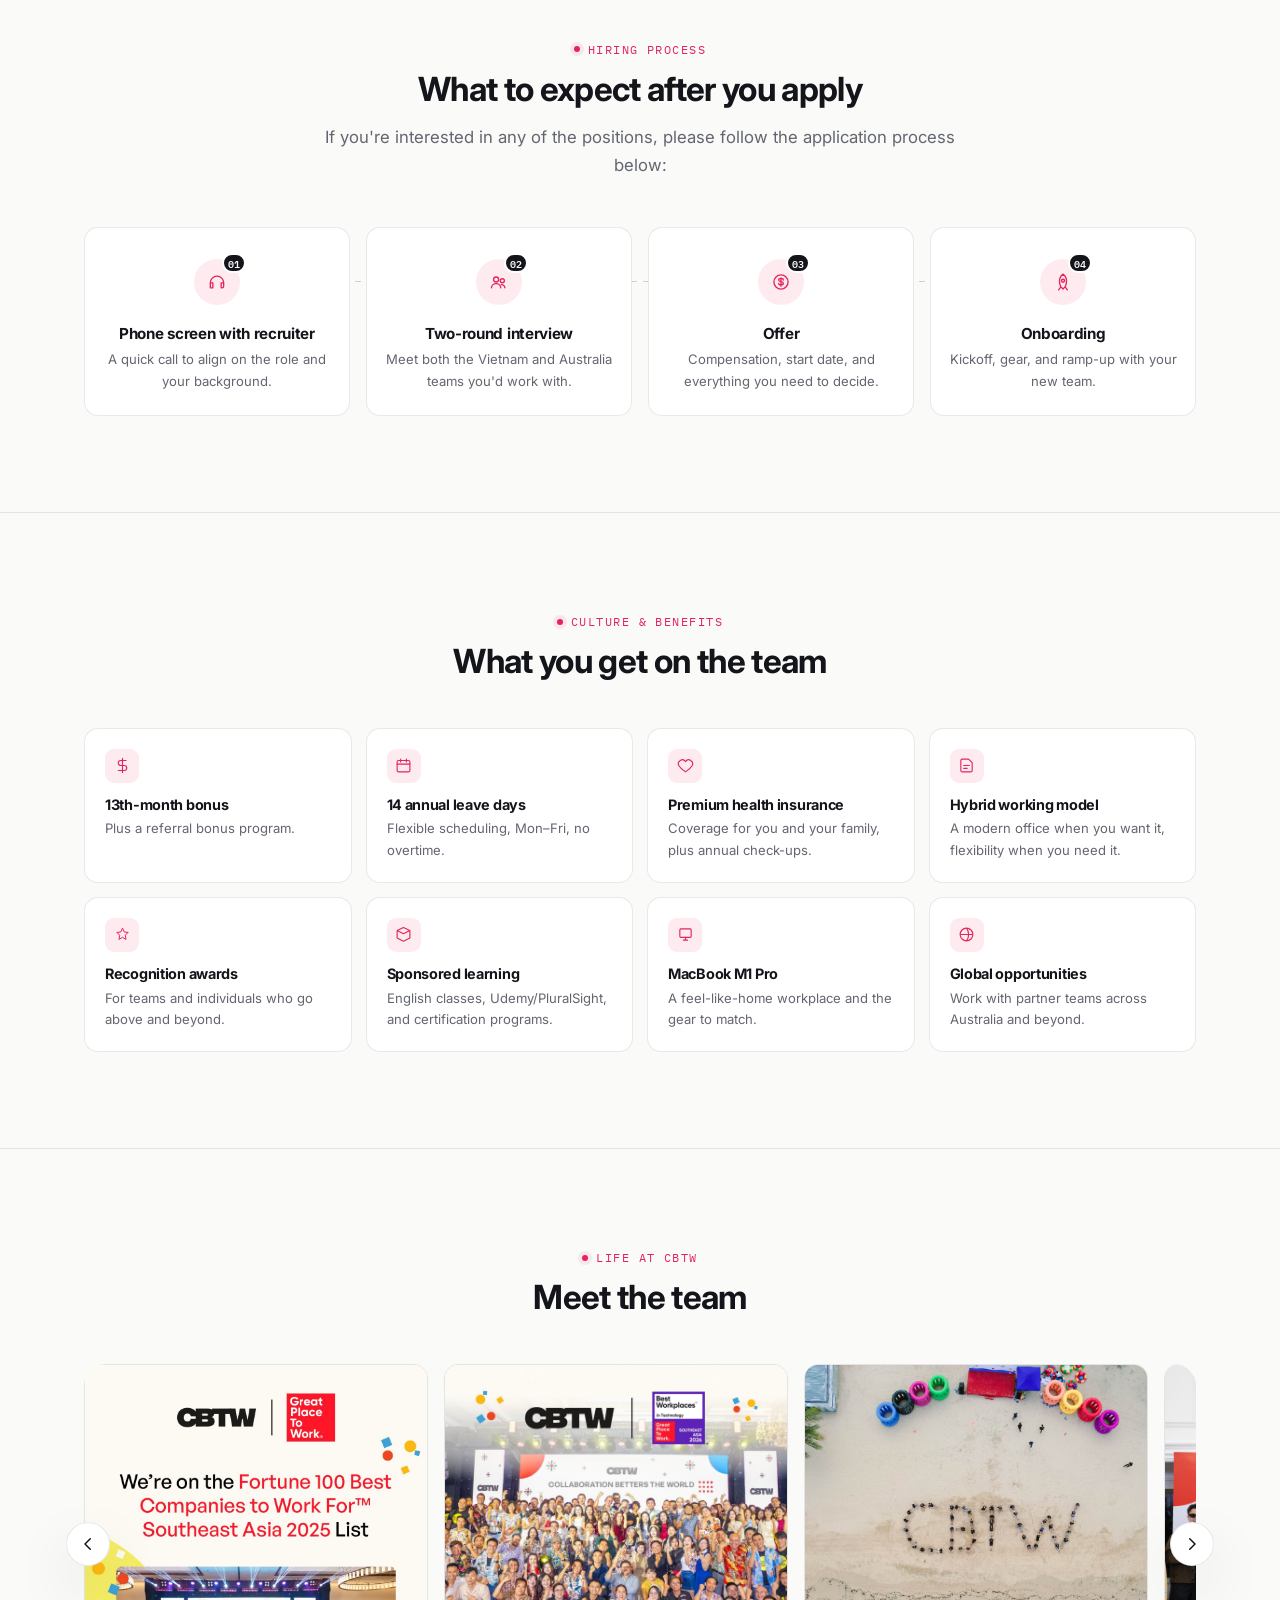
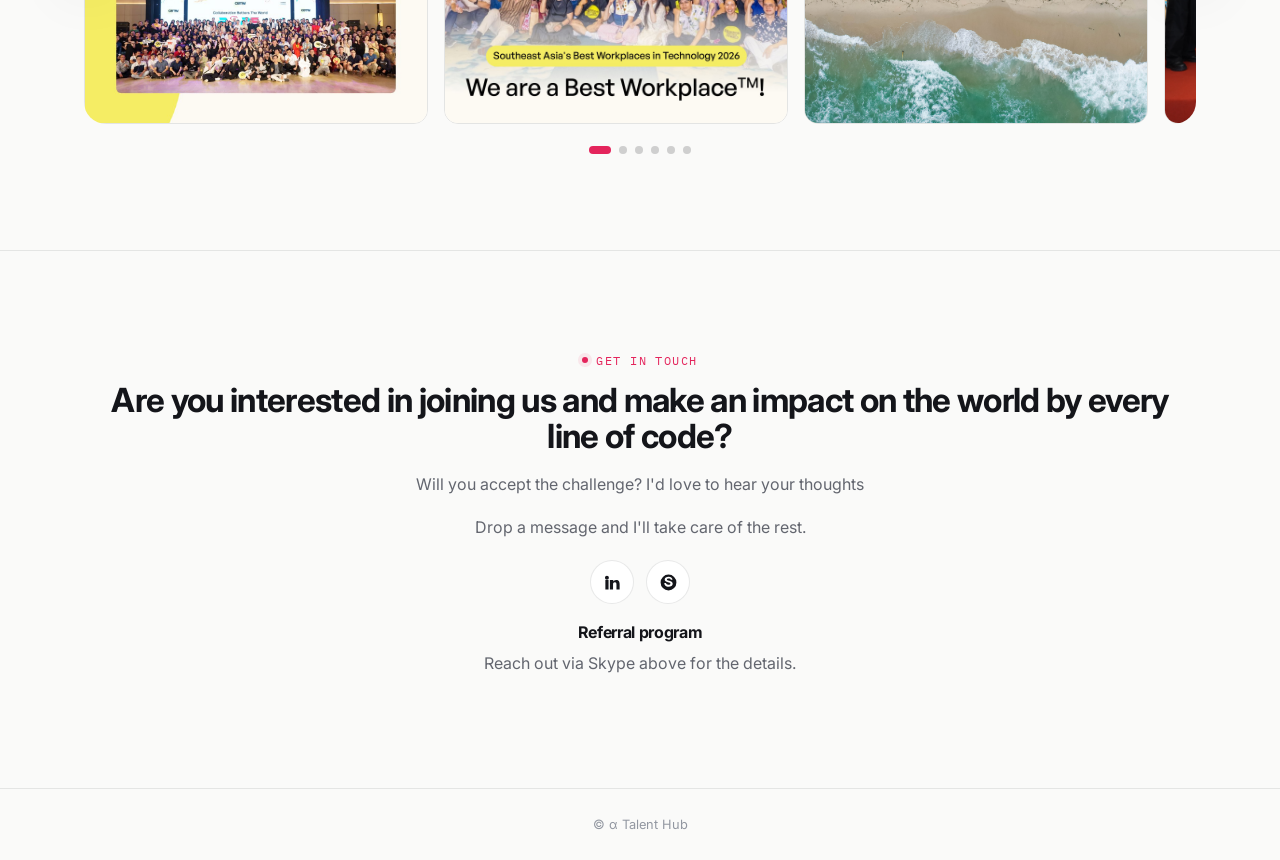
==== commit c2cf1eac: "Update index.html" ====
--- a/index.html
+++ b/index.html
@@ -3,7 +3,7 @@
 <head>
   <meta charset="UTF-8">
   <meta name="viewport" content="width=device-width, initial-scale=1.0">
-  <title>α Talent Hub — Build what's next</title>
+  <title>Talent Hub — Build what's next</title>
   <meta name="robots" content="noindex">
   <meta property="og:image" content="images/thumbnail.png" />
   <link rel="icon" href="images/alpha-logo-1-black.png">
--- a/style.css
+++ b/style.css
@@ -170,14 +170,14 @@
   gap: 24px;
 }
 header .logo img{
-  height: 32px;
+  height: 48px;
   width: auto;
   transition: filter .25s var(--ease);
 }
-/* Your logo file is a solid white mark on a transparent background.
-   In light mode we flip it to black so it stays visible; dark mode
+/* Logo file is a solid black mark on a transparent background.
+   In dark mode we flip it to black so it stays visible; light mode
    uses it as-is. */
-[data-theme="light"] header .logo img{
+[data-theme="dark"] header .logo img{
   filter: invert(1);
 }
 
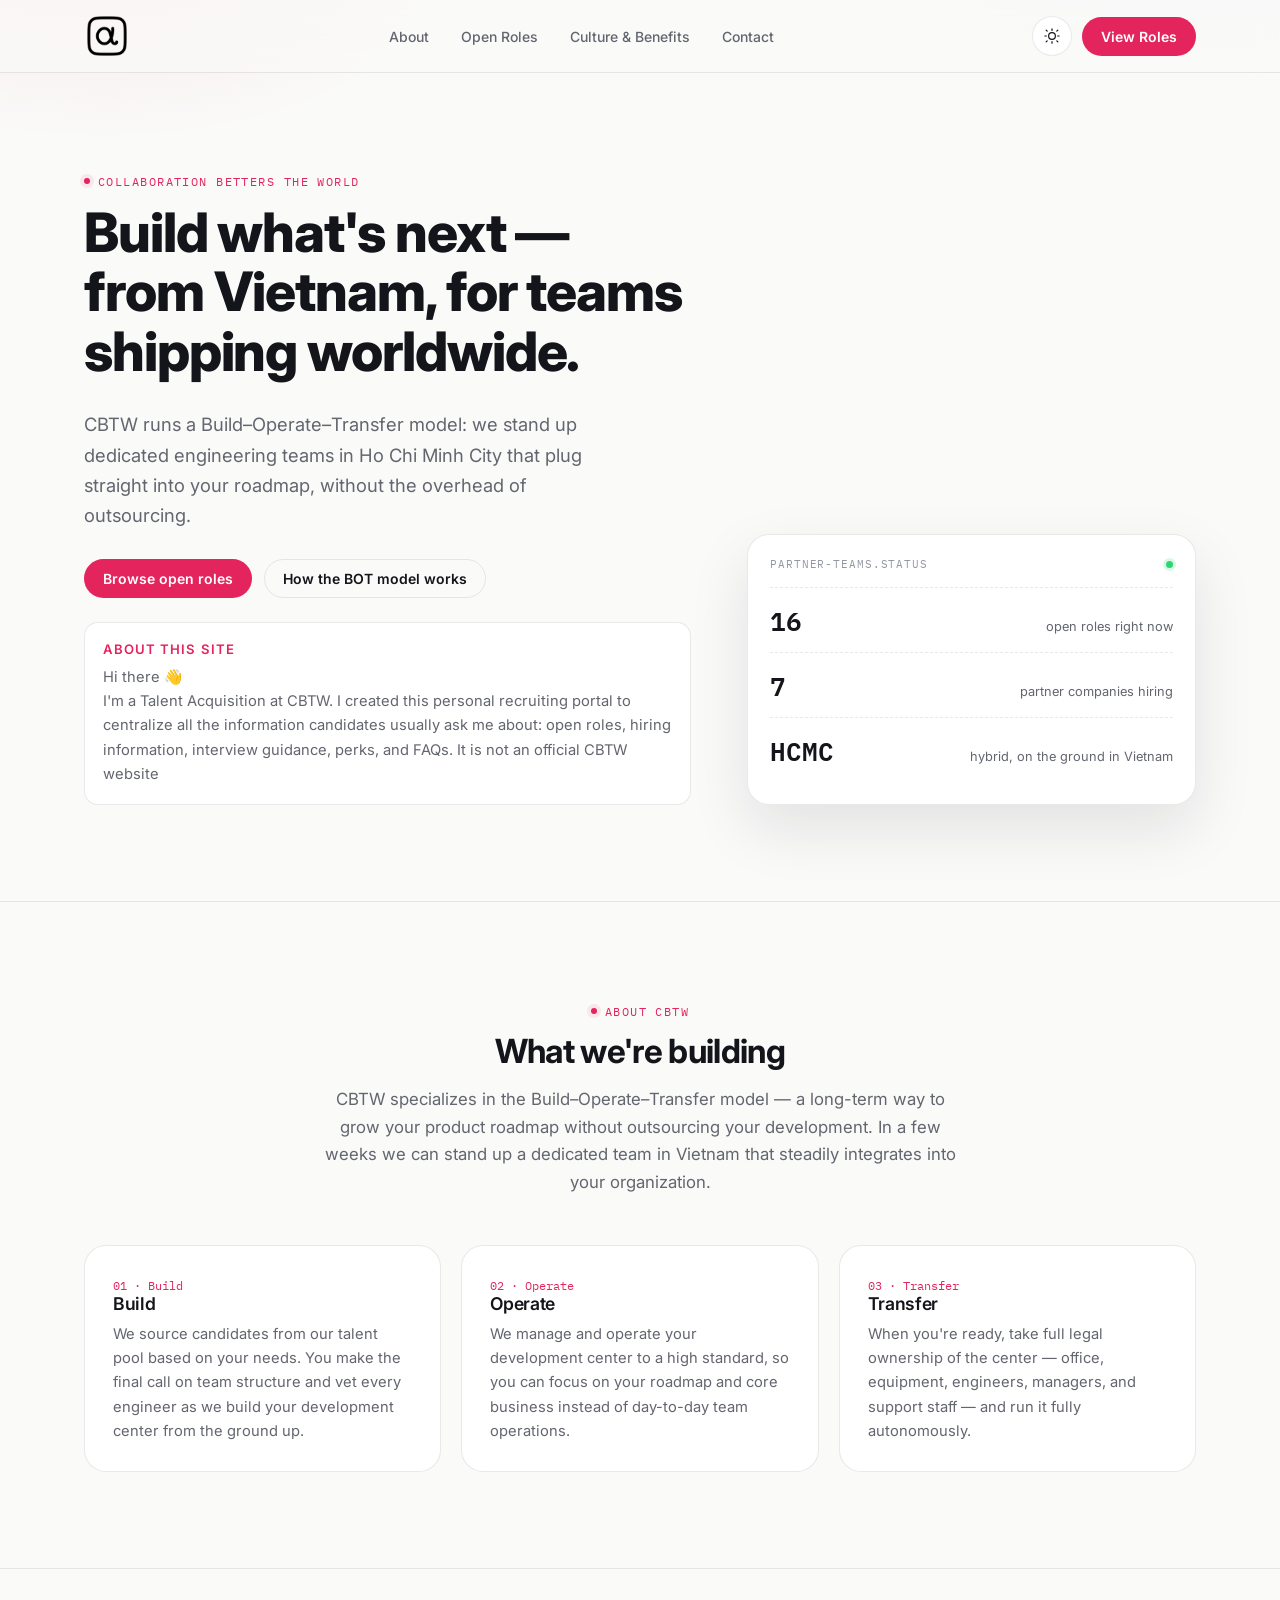
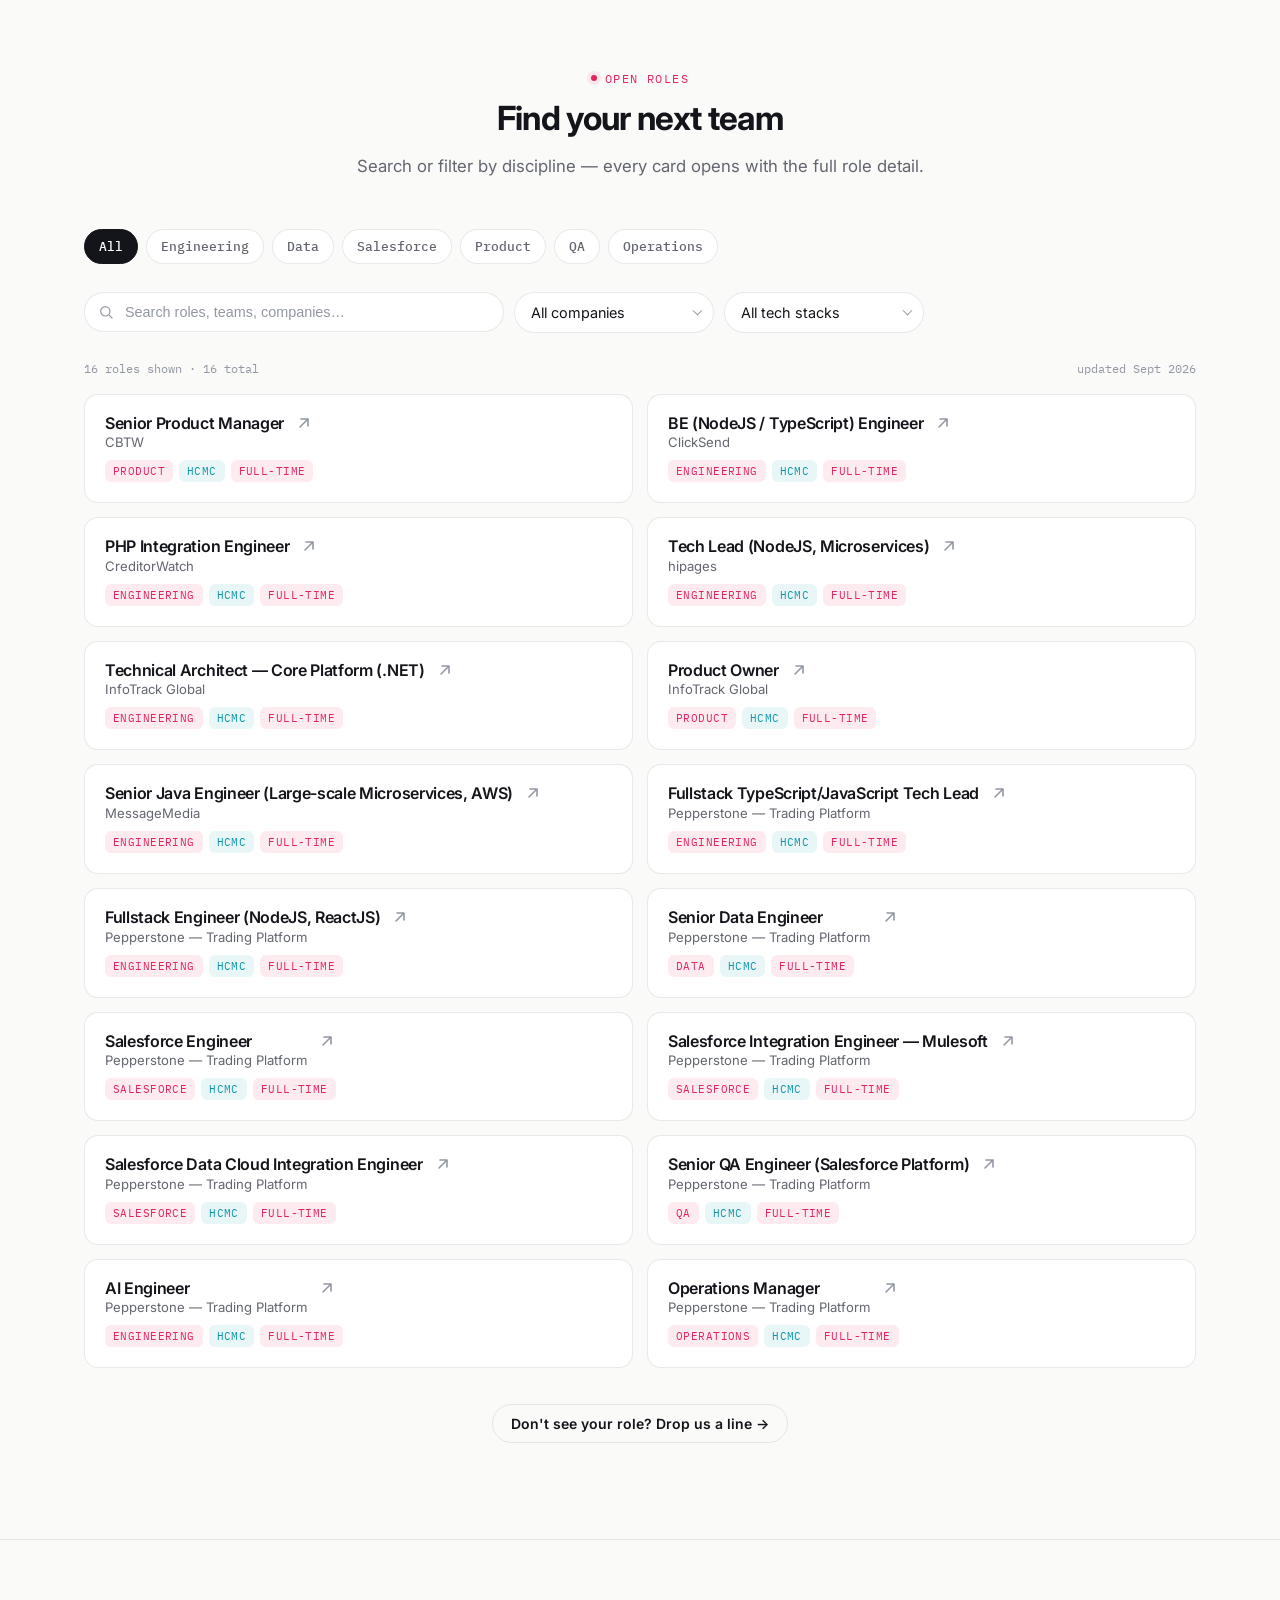
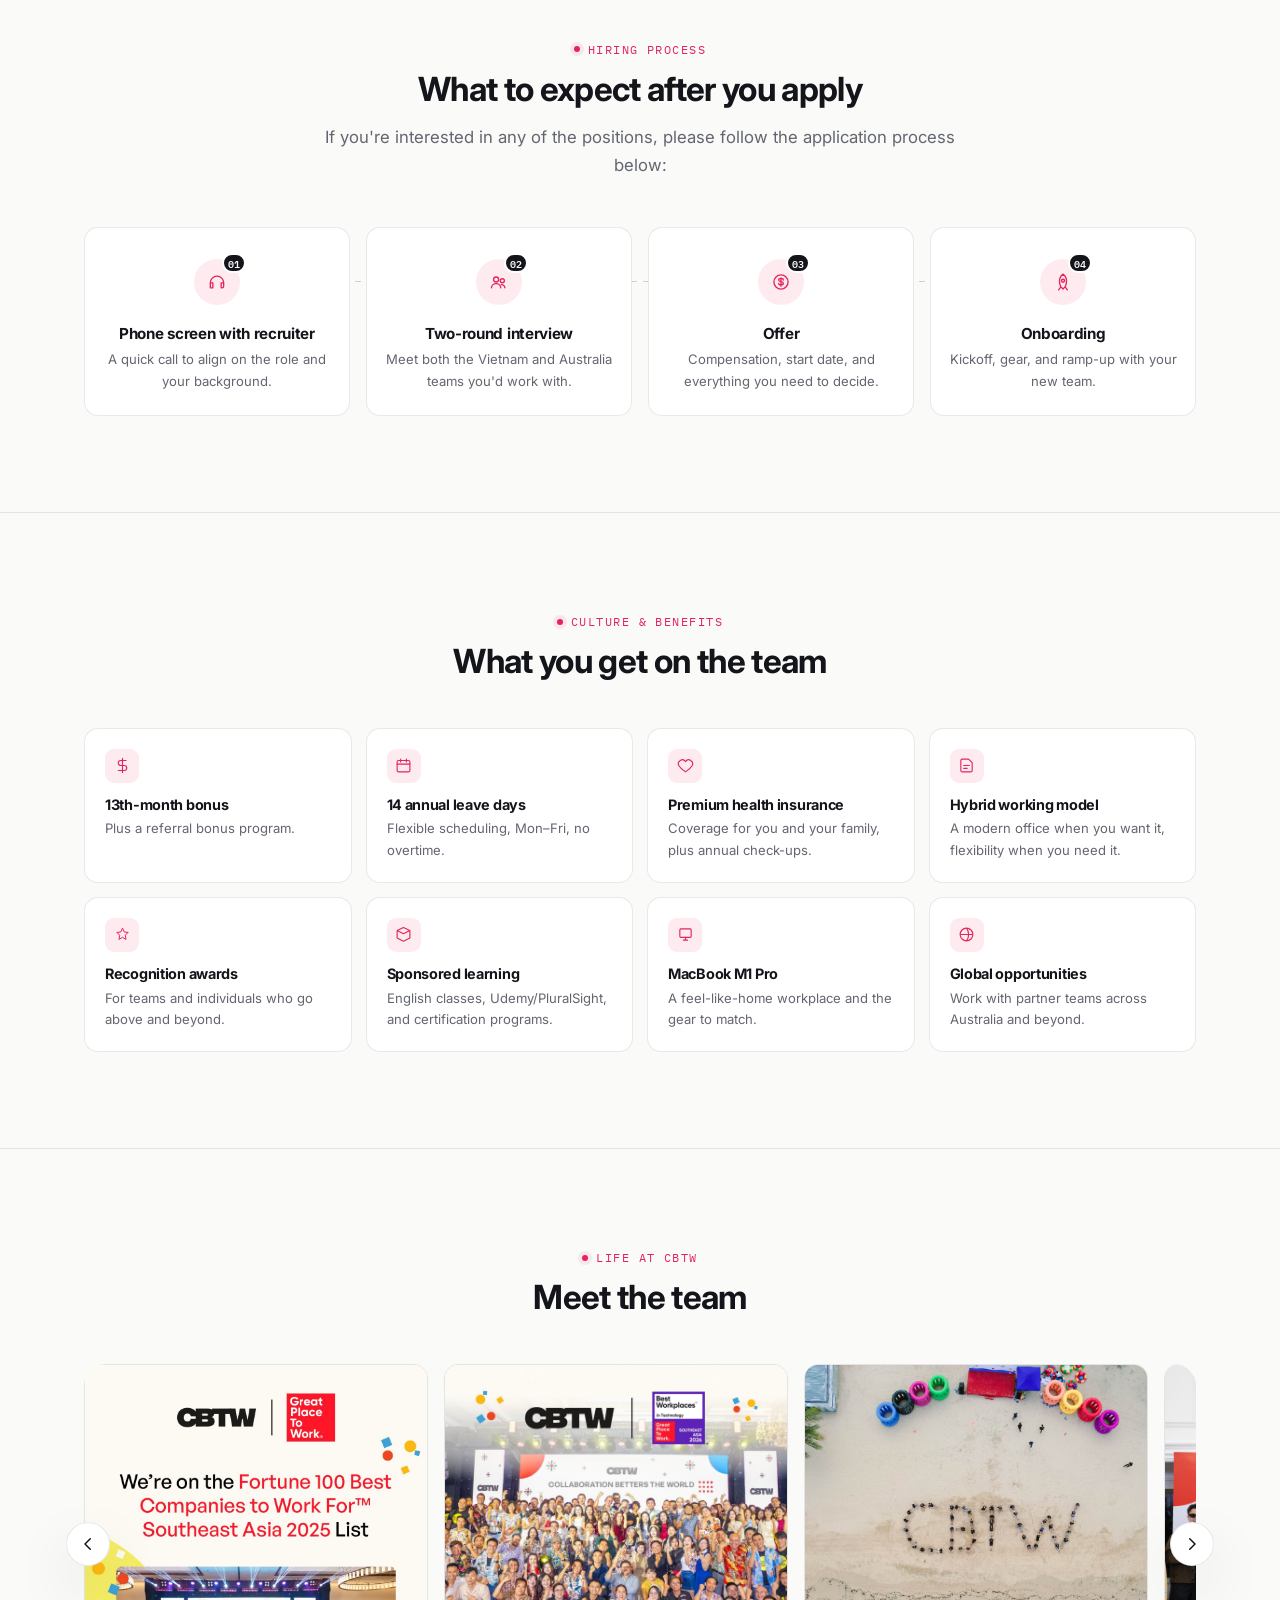
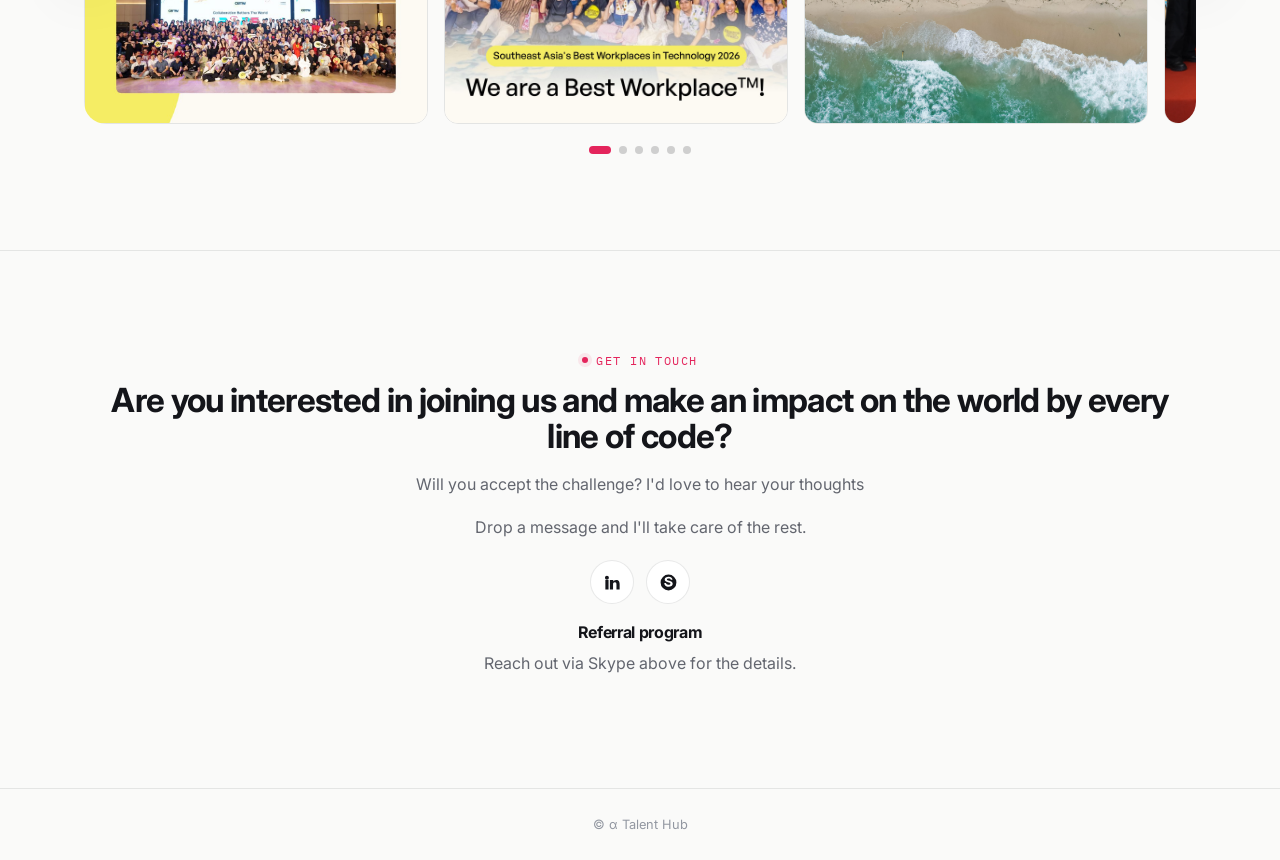
==== commit dae33ecc: "Update favicon link in index.html" ====
--- a/index.html
+++ b/index.html
@@ -6,7 +6,7 @@
   <title>Talent Hub — Build what's next</title>
   <meta name="robots" content="noindex">
   <meta property="og:image" content="images/thumbnail.png" />
-  <link rel="icon" href="images/alpha-logo-1-black.png">
+  <link rel="icon" href="images/alpha-icon-1.png">
   <link rel="stylesheet" href="style.css">
   <!-- Set the theme before first paint to avoid a flash of the wrong theme -->
   <script>
--- a/style.css
+++ b/style.css
@@ -170,7 +170,7 @@
   gap: 24px;
 }
 header .logo img{
-  height: 48px;
+  height: 46px;
   width: auto;
   transition: filter .25s var(--ease);
 }
@@ -449,7 +449,7 @@
 .copy-link-btn{
   position: relative;
   flex-shrink: 0;
-  width: 32px; height: 32px;
+  width: 40px; height: 40px;
   margin-top: 2px;
   border-radius: 50%;
   border: none;
